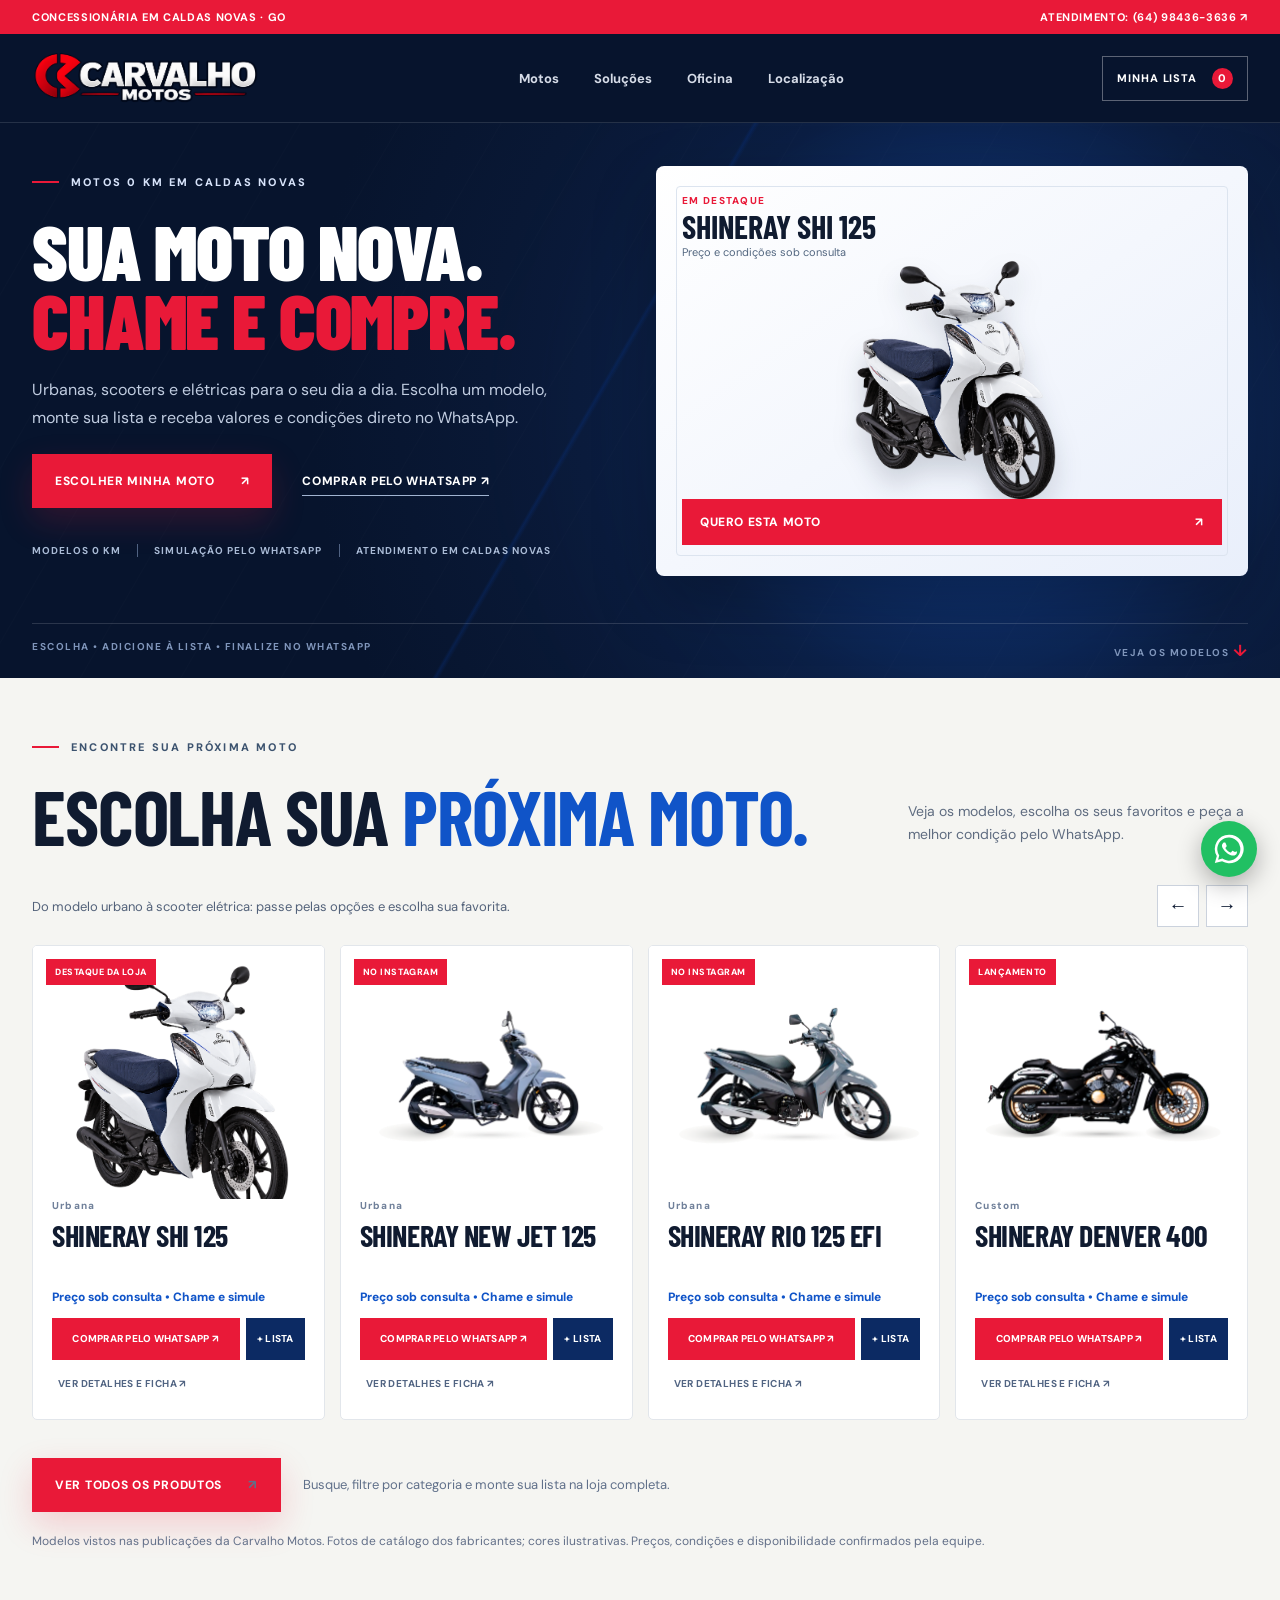
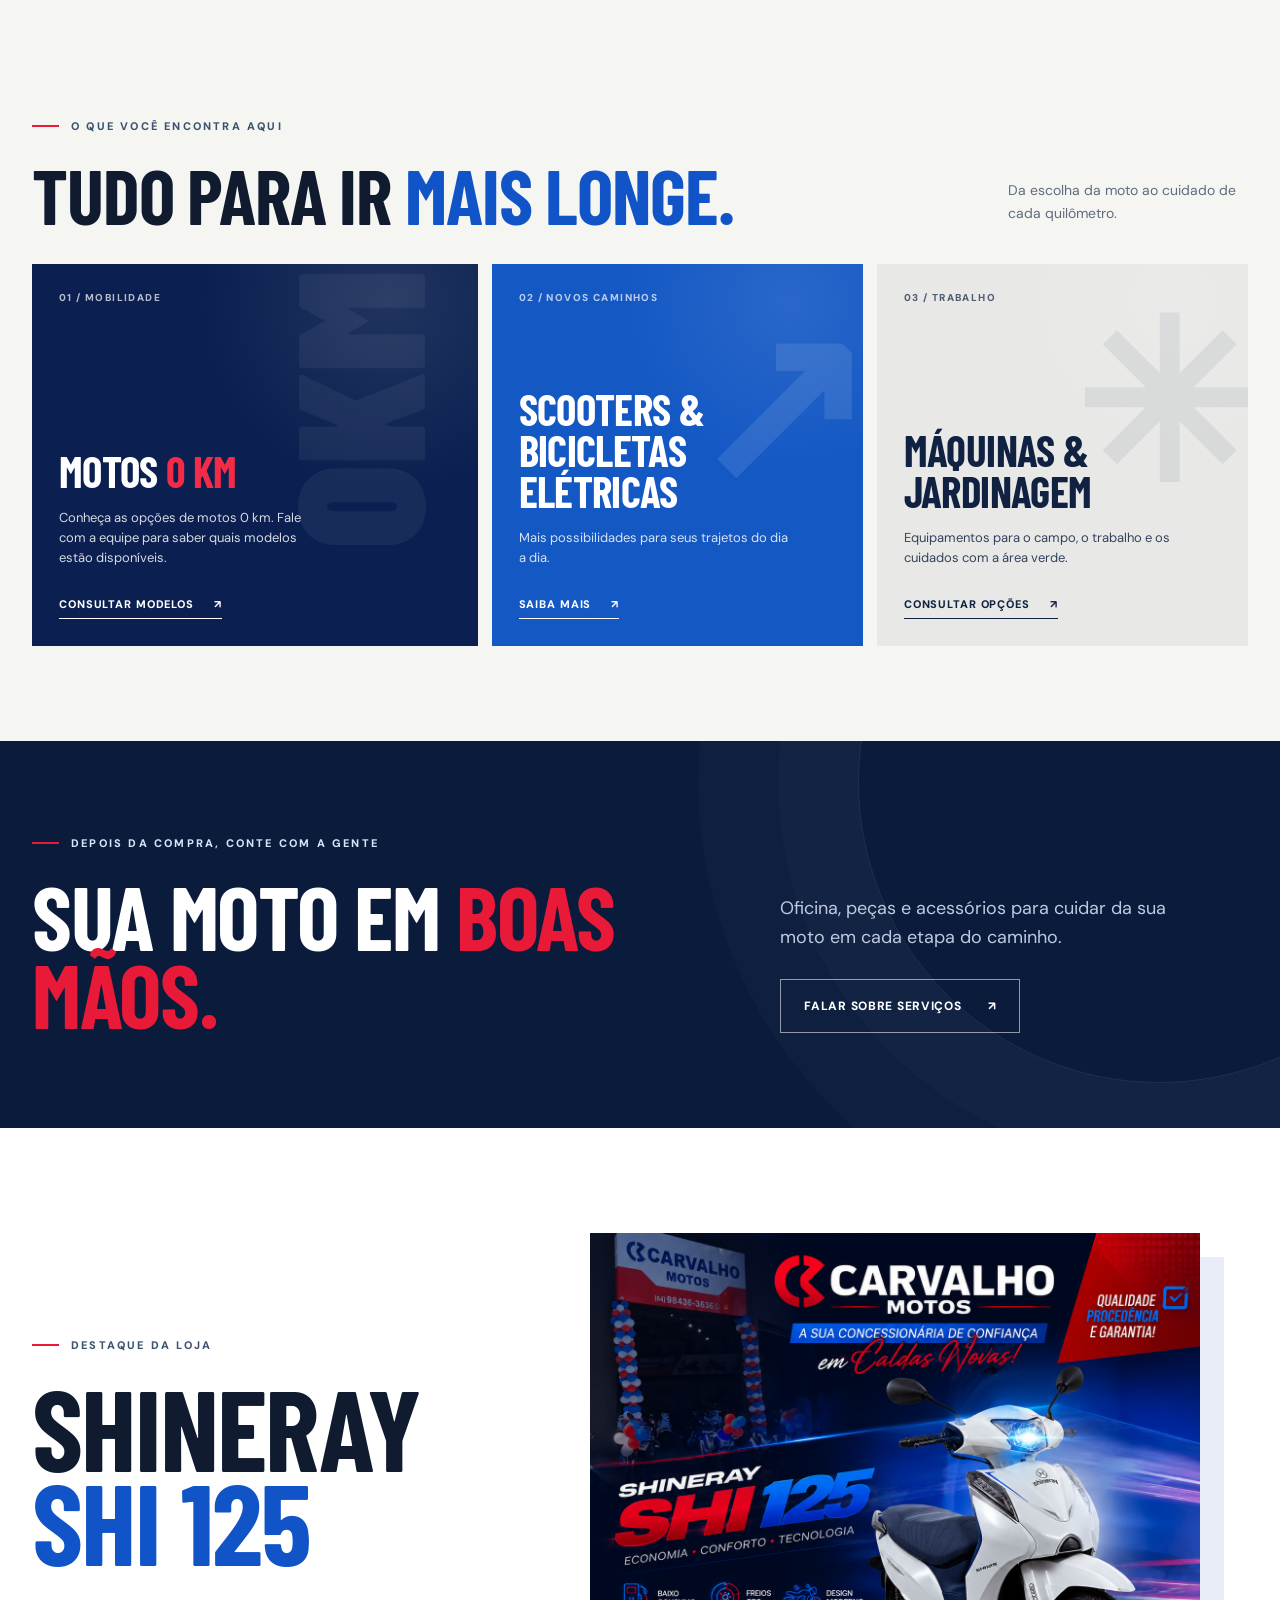
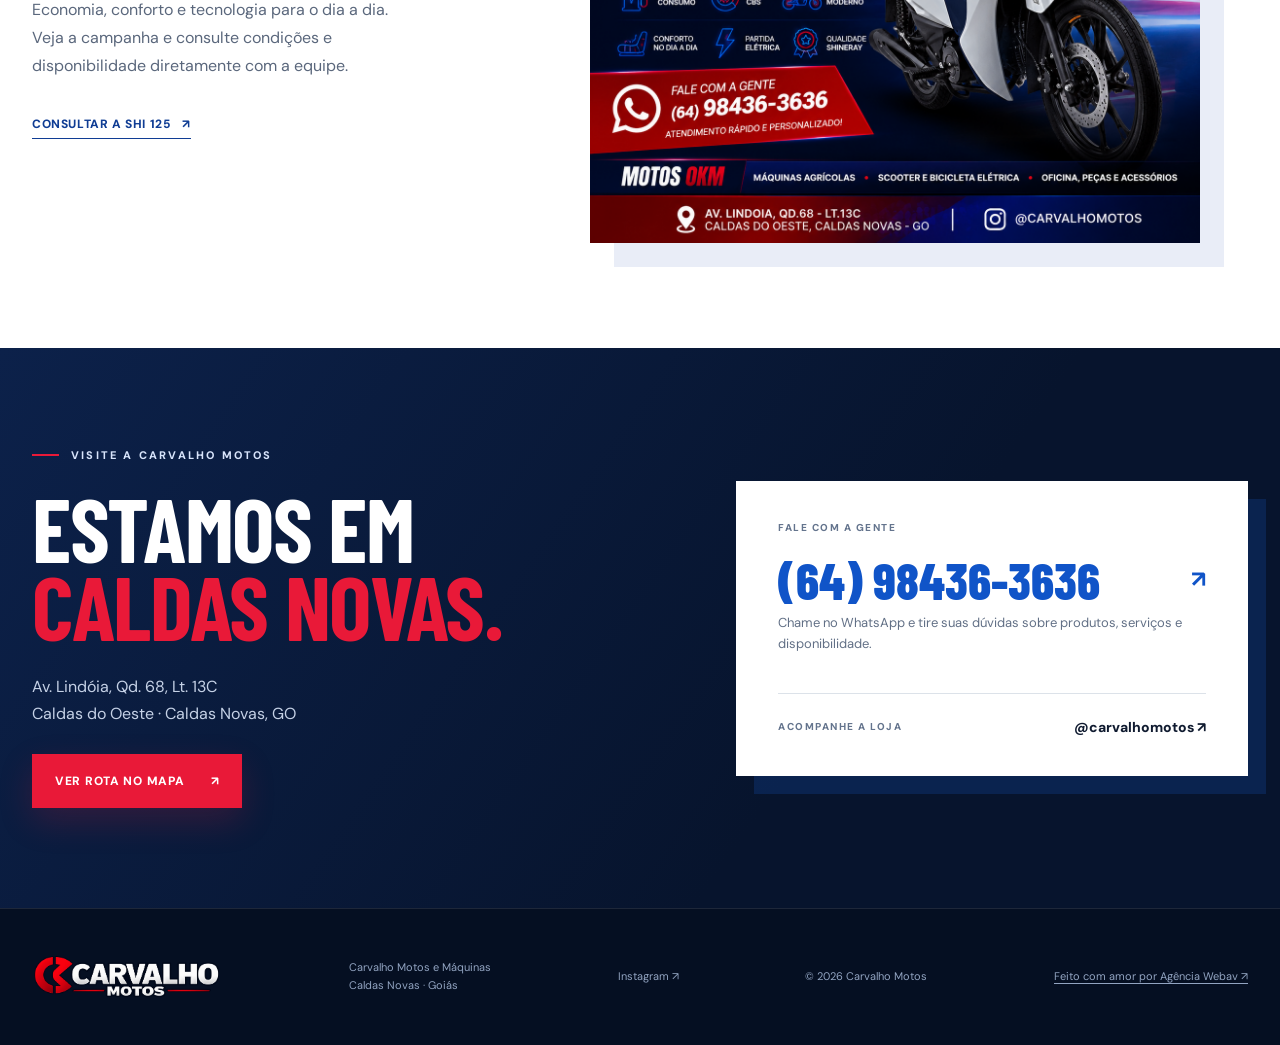
==== index.html @ edc7c701 "Refresh storefront asset versions after deploy" ====
<!doctype html>
<html lang="pt-BR">
<head>
  <meta charset="utf-8">
  <meta name="viewport" content="width=device-width, initial-scale=1">
  <meta name="theme-color" content="#07142d">
  <meta name="description" content="Carvalho Motos e Máquinas em Caldas Novas, GO. Motos 0 km, máquinas agrícolas e de jardinagem, scooters, bicicletas elétricas, peças, acessórios e oficina. Fale pelo WhatsApp.">
  <title>Carvalho Motos e Máquinas | Caldas Novas, GO</title>
  <link rel="icon" type="image/png" href="/public/favicon-carvalho-motos.png">
  <link rel="preconnect" href="https://fonts.googleapis.com">
  <link rel="preconnect" href="https://fonts.gstatic.com" crossorigin>
  <link href="https://fonts.googleapis.com/css2?family=Barlow+Condensed:wght@500;600;700;800;900&family=DM+Sans:wght@400;500;600;700&display=swap" rel="stylesheet">
  <link rel="stylesheet" href="/styles.css?v=20260924-4">
</head>
<body data-page="home">
  <a class="skip-link" href="#conteudo">Ir para o conteúdo</a>
  <div class="topline"><span>Concessionária em Caldas Novas · GO</span><a href="https://wa.me/5564984363636" target="_blank" rel="noopener noreferrer">Atendimento: (64) 98436-3636 <span aria-hidden="true">↗</span></a></div>
  <header class="header">
    <div class="shell nav-wrap">
      <a class="brand" href="#inicio" aria-label="Carvalho Motos, início"><img src="/public/logo-carvalho-motos.png" width="2172" height="724" alt="Carvalho Motos"></a>
      <nav aria-label="Navegação principal">
        <a href="/loja.html">Motos</a><a href="#produtos">Soluções</a>
        <a href="#oficina">Oficina</a>
        <a href="#localizacao">Localização</a>
      </nav>
      <button class="cart-trigger" type="button" id="open-cart" aria-label="Abrir lista de interesse">Minha lista <span id="cart-count">0</span></button>
    </div>
  </header>
  <main id="conteudo">
    <section class="hero" id="inicio" aria-labelledby="hero-title">
      <div class="hero-glow" aria-hidden="true"></div>
      <div class="shell hero-grid">
        <div class="hero-copy">
          <p class="eyebrow"><span class="eyebrow-line"></span> MOTOS 0 KM EM CALDAS NOVAS</p>
          <h1 id="hero-title">Sua moto nova.<br><em>Chame e compre.</em></h1>
          <p class="hero-description">Urbanas, scooters e elétricas para o seu dia a dia. Escolha um modelo, monte sua lista e receba valores e condições direto no WhatsApp.</p>
          <div class="hero-actions">
            <a class="button button-red" href="#catalogo">Escolher minha moto <span aria-hidden="true">↗</span></a>
            <a class="text-link" href="https://wa.me/5564984363636?text=Ol%C3%A1%21%20Quero%20comprar%20uma%20moto%20na%20Carvalho%20Motos.%20Podem%20me%20ajudar%20a%20escolher%20um%20modelo%20e%20simular%20as%20condi%C3%A7%C3%B5es%3F" target="_blank" rel="noopener noreferrer">Comprar pelo WhatsApp ↗</a>
          </div>
          <div class="hero-tags" aria-label="Destaques"><span>MODELOS 0 KM</span><span>SIMULAÇÃO PELO WHATSAPP</span><span>ATENDIMENTO EM CALDAS NOVAS</span></div>
        </div>
        <div class="hero-visual hero-product">
          <div class="hero-product-label"><span>EM DESTAQUE</span><strong>SHINERAY SHI 125</strong><small>Preço e condições sob consulta</small></div>
          <img src="/public/products/shi-125.png" alt="Shineray SHI 125 em fundo limpo" width="1024" height="611" fetchpriority="high">
          <a class="hero-product-link" href="https://wa.me/5564984363636?text=Ol%C3%A1%21%20Quero%20comprar%20a%20Shineray%20SHI%20125.%20Podem%20me%20passar%20pre%C3%A7o%2C%20cores%20e%20condi%C3%A7%C3%B5es%3F" target="_blank" rel="noopener noreferrer">Quero esta moto <span aria-hidden="true">↗</span></a>
        </div>
      </div>
      <div class="hero-bottom shell"><span>ESCOLHA • ADICIONE À LISTA • FINALIZE NO WHATSAPP</span><span>VEJA OS MODELOS <span aria-hidden="true">↓</span></span></div>
    </section>
    <section class="catalog" id="catalogo" aria-labelledby="catalog-title">
      <div class="shell">
        <div class="section-heading catalog-heading"><div><p class="eyebrow dark"><span class="eyebrow-line"></span> ENCONTRE SUA PRÓXIMA MOTO</p><h2 id="catalog-title">Escolha sua <span>próxima moto.</span></h2></div><p>Veja os modelos, escolha os seus favoritos e peça a melhor condição pelo WhatsApp.</p></div>
        <div class="carousel-toolbar"><p>Do modelo urbano à scooter elétrica: passe pelas opções e escolha sua favorita.</p><div class="carousel-controls"><button type="button" id="carousel-prev" aria-label="Ver motos anteriores">←</button><button type="button" id="carousel-next" aria-label="Ver próximas motos">→</button></div></div>
        <div class="carousel-viewport" id="carousel-viewport" aria-label="Modelos em destaque"><div class="product-grid" id="product-grid"></div></div>
        <div class="catalog-cta"><a class="button button-red" href="/loja.html">Ver todos os produtos <span aria-hidden="true">↗</span></a><span>Busque, filtre por categoria e monte sua lista na loja completa.</span></div>
        <p class="catalog-note">Modelos vistos nas publicações da Carvalho Motos. Fotos de catálogo dos fabricantes; cores ilustrativas. Preços, condições e disponibilidade confirmados pela equipe.</p>
      </div>
    </section>
    <section class="offerings" id="produtos" aria-labelledby="products-title">
      <div class="shell">
        <div class="section-heading"><div><p class="eyebrow dark"><span class="eyebrow-line"></span> O QUE VOCÊ ENCONTRA AQUI</p><h2 id="products-title">Tudo para ir <span>mais longe.</span></h2></div><p>Da escolha da moto ao cuidado de cada quilômetro.</p></div>
        <div class="offer-grid">
          <article class="offer-card primary"><span class="card-index">01 / MOBILIDADE</span><div class="card-bottom"><h3>Motos <em>0 km</em></h3><p>Conheça as opções de motos 0 km. Fale com a equipe para saber quais modelos estão disponíveis.</p><a href="https://wa.me/5564984363636?text=Ol%C3%A1%21%20Quero%20saber%20quais%20motos%200%20km%20est%C3%A3o%20dispon%C3%ADveis." target="_blank" rel="noopener noreferrer" aria-label="Consultar motos zero quilômetro pelo WhatsApp">Consultar modelos <span aria-hidden="true">↗</span></a></div><div class="card-big-number" aria-hidden="true">0KM</div></article>
          <article class="offer-card electric"><span class="card-index">02 / NOVOS CAMINHOS</span><div class="card-bottom"><h3>Scooters &amp;<br>bicicletas elétricas</h3><p>Mais possibilidades para seus trajetos do dia a dia.</p><a href="https://wa.me/5564984363636?text=Ol%C3%A1%21%20Quero%20informa%C3%A7%C3%B5es%20sobre%20scooters%20e%20bicicletas%20el%C3%A9tricas." target="_blank" rel="noopener noreferrer">Saiba mais <span aria-hidden="true">↗</span></a></div><span class="card-symbol" aria-hidden="true">↗</span></article>
          <article class="offer-card machines"><span class="card-index">03 / TRABALHO</span><div class="card-bottom"><h3>Máquinas &amp;<br>jardinagem</h3><p>Equipamentos para o campo, o trabalho e os cuidados com a área verde.</p><a href="https://wa.me/5564984363636?text=Ol%C3%A1%21%20Quero%20saber%20sobre%20m%C3%A1quinas%20agr%C3%ADcolas%20e%20de%20jardinagem." target="_blank" rel="noopener noreferrer">Consultar opções <span aria-hidden="true">↗</span></a></div><span class="card-symbol" aria-hidden="true">✳</span></article>
        </div>
      </div>
    </section>
    <section class="service" id="oficina" aria-labelledby="service-title"><div class="shell service-grid"><div><p class="eyebrow"><span class="eyebrow-line"></span> DEPOIS DA COMPRA, CONTE COM A GENTE</p><h2 id="service-title">Sua moto em <em>boas mãos.</em></h2></div><div class="service-content"><p>Oficina, peças e acessórios para cuidar da sua moto em cada etapa do caminho.</p><a class="button button-outline" href="https://wa.me/5564984363636?text=Ol%C3%A1%21%20Quero%20falar%20sobre%20oficina%2C%20pe%C3%A7as%20ou%20acess%C3%B3rios." target="_blank" rel="noopener noreferrer">Falar sobre serviços <span aria-hidden="true">↗</span></a></div></div></section>
    <section class="campaign" aria-labelledby="campaign-title"><div class="shell campaign-grid"><div><p class="eyebrow dark"><span class="eyebrow-line"></span> DESTAQUE DA LOJA</p><h2 id="campaign-title">Shineray<br><span>SHI 125</span></h2><p>Economia, conforto e tecnologia para o dia a dia. Veja a campanha e consulte condições e disponibilidade diretamente com a equipe.</p><a class="text-link dark-link" href="https://wa.me/5564984363636?text=Ol%C3%A1%21%20Quero%20saber%20mais%20sobre%20a%20Shineray%20SHI%20125." target="_blank" rel="noopener noreferrer">Consultar a SHI 125 <span aria-hidden="true">↗</span></a></div><img src="/public/carvalho-motos-campanha.png" alt="Arte da Carvalho Motos apresentando a Shineray SHI 125 branca" width="1254" height="1254" loading="lazy"></div></section>
    <section class="visit" id="localizacao" aria-labelledby="visit-title"><div class="shell visit-grid"><div><p class="eyebrow"><span class="eyebrow-line"></span> VISITE A CARVALHO MOTOS</p><h2 id="visit-title">Estamos em<br><em>Caldas Novas.</em></h2><p>Av. Lindóia, Qd. 68, Lt. 13C<br>Caldas do Oeste · Caldas Novas, GO</p><a class="button button-red" href="https://maps.app.goo.gl/dKpiV2K87zYvq1rq6" target="_blank" rel="noopener noreferrer">Ver rota no mapa <span aria-hidden="true">↗</span></a></div><div class="contact-panel"><span class="panel-label">FALE COM A GENTE</span><a class="contact-number" href="https://wa.me/5564984363636" target="_blank" rel="noopener noreferrer">(64) 98436-3636 <span aria-hidden="true">↗</span></a><p>Chame no WhatsApp e tire suas dúvidas sobre produtos, serviços e disponibilidade.</p><div class="panel-social"><span>ACOMPANHE A LOJA</span><a href="https://www.instagram.com/carvalhomotos/" target="_blank" rel="noopener noreferrer">@carvalhomotos <span aria-hidden="true">↗</span></a></div></div></div></section>
  </main>
  <footer><div class="shell footer-grid"><a href="#inicio" aria-label="Voltar ao início"><img src="/public/logo-carvalho-motos.png" width="2172" height="724" alt="Carvalho Motos"></a><p>Carvalho Motos e Máquinas<br>Caldas Novas · Goiás</p><a href="https://www.instagram.com/carvalhomotos/" target="_blank" rel="noopener noreferrer">Instagram ↗</a><span>© <span id="year">2026</span> Carvalho Motos</span><a class="footer-credit" href="https://webav.com.br/" target="_blank" rel="noopener noreferrer">Feito com amor por Agência Webav ↗</a></div></footer>
  <dialog class="product-dialog" id="product-dialog" aria-labelledby="detail-title"><div class="dialog-shell"><button type="button" class="dialog-close" data-close="product-dialog" aria-label="Fechar detalhes">×</button><div class="detail-image"><img id="detail-image" alt=""></div><div class="detail-content"><p class="eyebrow dark"><span class="eyebrow-line"></span> CARVALHO MOTOS</p><h2 id="detail-title"></h2><p id="detail-description"></p><ul id="detail-features"></ul><p class="consult-label">Valor e disponibilidade sob consulta</p><div class="detail-actions"><a class="button button-red" id="detail-buy" href="https://wa.me/5564984363636" target="_blank" rel="noopener noreferrer">Comprar pelo WhatsApp ↗</a><button class="button button-outline-dark" id="detail-add" type="button">Adicionar à lista</button><a id="detail-source" href="https://www.instagram.com/carvalhomotos/" target="_blank" rel="noopener noreferrer">Ver publicação ↗</a></div></div></div></dialog>
  <dialog class="cart-dialog" id="cart-dialog" aria-labelledby="cart-title"><div class="cart-layout"><div class="cart-head"><div><span class="panel-label">CARVALHO MOTOS</span><h2 id="cart-title">Minha lista</h2></div><button type="button" class="dialog-close" data-close="cart-dialog" aria-label="Fechar lista">×</button></div><div id="cart-items" class="cart-items"></div><div class="cart-bottom"><p>O envio da lista inicia uma conversa. A equipe confirmará valores e disponibilidade.</p><button class="button button-red cart-checkout" id="cart-checkout" type="button">Continuar para WhatsApp ↗</button></div></div></dialog>
  <dialog class="checkout-dialog" id="checkout-dialog" aria-labelledby="checkout-title"><form id="checkout-form" class="checkout-form"><button type="button" class="dialog-close" data-close="checkout-dialog" aria-label="Fechar finalização">×</button><span class="panel-label">ÚLTIMA ETAPA</span><h2 id="checkout-title">Finalizar pelo WhatsApp</h2><p>Informe seus dados para enviar os modelos de interesse à Carvalho Motos.</p><label>Seu nome <input id="customer-name" name="name" required autocomplete="name" maxlength="80"></label><label>Seu WhatsApp <input id="customer-phone" name="phone" required autocomplete="tel" inputmode="tel" maxlength="30"></label><label>Observação <textarea id="customer-note" name="note" rows="3" maxlength="300" placeholder="Cor, modelo ou dúvida (opcional)"></textarea></label><div id="checkout-summary" class="checkout-summary"></div><button class="button button-red" type="submit">Enviar solicitação ↗</button><small>Você será direcionado ao WhatsApp. Nenhum pagamento é feito neste site.</small></form></dialog>
  <a class="floating-whatsapp" href="https://wa.me/5564984363636?text=Ol%C3%A1%2C%20vim%20pelo%20site%20da%20Carvalho%20Motos." target="_blank" rel="noopener noreferrer" aria-label="Fale com a Carvalho Motos pelo WhatsApp"><svg viewBox="0 0 32 32" aria-hidden="true"><path fill="currentColor" d="M16 .8A15.1 15.1 0 0 0 3 23.5L.9 31l7.7-2A15.2 15.2 0 1 0 16 .8Zm0 27.6c-2.4 0-4.6-.7-6.6-1.9l-.5-.3-4.5 1.2 1.2-4.4-.3-.5A12.3 12.3 0 1 1 16 28.4Zm6.8-9.2c-.4-.2-2.2-1.1-2.6-1.2-.3-.1-.6-.2-.8.2-.2.4-1 1.2-1.2 1.4-.2.2-.4.3-.8.1-.4-.2-1.6-.6-3-1.9-1.1-1-1.9-2.2-2.1-2.6-.2-.4 0-.6.2-.8l.6-.7.4-.6c.1-.2 0-.5 0-.7l-1.2-2.8c-.3-.7-.6-.6-.8-.6h-.7c-.3 0-.7.1-1 .5-.4.4-1.3 1.3-1.3 3.1s1.4 3.5 1.6 3.7c.2.2 2.7 4.1 6.6 5.7 1 .4 1.8.6 2.4.8 1 .3 1.9.2 2.6.1.8-.1 2.2-1 2.5-2 .3-1 .3-1.9.2-2-.1-.2-.4-.3-.8-.5Z"/></svg></a>
  <script src="/shop.js?v=20260924-4" defer></script>
  <script>document.getElementById('year').textContent = new Date().getFullYear()</script>
</body>
</html>
---- styles.css ----
:root{--navy:#07142d;--navy-2:#0b1d41;--blue:#1054c8;--red:#e91938;--cream:#f5f5f2;--ink:#101b30;--muted:#aab5c7}*{box-sizing:border-box}html{scroll-behavior:smooth}body{margin:0;background:var(--navy);color:#fff;font-family:'DM Sans',Arial,sans-serif;-webkit-font-smoothing:antialiased}a{color:inherit;text-decoration:none}img{max-width:100%;height:auto;display:block}button,a{ -webkit-tap-highlight-color:transparent}a:focus-visible{outline:3px solid #69a5ff;outline-offset:4px}.shell{width:min(1240px,calc(100% - 64px));margin-inline:auto}.skip-link{position:absolute;left:16px;top:-60px;background:#fff;color:var(--navy);padding:12px;z-index:100}.skip-link:focus{top:12px}.topline{background:#e91938;min-height:34px;display:flex;align-items:center;justify-content:space-between;padding:4px max(32px,calc((100vw - 1240px)/2));font-size:11px;font-weight:700;letter-spacing:.06em;text-transform:uppercase}.topline a:hover{text-decoration:underline}.header{position:relative;z-index:10;background:#07142d;border-bottom:1px solid rgba(255,255,255,.12)}.nav-wrap{min-height:88px;display:flex;align-items:center;justify-content:space-between;gap:32px}.brand img{width:228px;height:auto}.header nav{display:flex;gap:35px;align-items:center}.header nav a{font-size:13px;font-weight:700;color:#d6dce8;transition:color .2s}.header nav a:hover{color:#fff}.nav-cta{display:inline-flex;align-items:center;gap:24px;border:1px solid rgba(255,255,255,.3);padding:13px 17px;font-size:12px;font-weight:700;text-transform:uppercase;letter-spacing:.05em;white-space:nowrap;transition:background .2s}.nav-cta:hover{background:var(--red);border-color:var(--red)}.hero{position:relative;overflow:hidden;background:radial-gradient(circle at 77% 49%,#123a83 0,#0b1c3d 31%,#07142d 66%)}.hero:before{content:"";position:absolute;inset:0;background:linear-gradient(120deg,transparent 47%,rgba(7,49,128,.33) 47.2%,transparent 47.5%),repeating-linear-gradient(120deg,transparent 0 85px,rgba(255,255,255,.013) 86px,transparent 87px);pointer-events:none}.hero-glow{position:absolute;width:580px;height:580px;background:#0f5dd8;opacity:.14;filter:blur(110px);right:2%;top:2%;border-radius:50%;pointer-events:none}.hero-grid{min-height:640px;display:grid;grid-template-columns:1.03fr .97fr;align-items:center;gap:32px;padding-top:62px;padding-bottom:70px;position:relative}.hero-copy{position:relative;z-index:2;padding-bottom:10px}.eyebrow{display:flex;align-items:center;gap:12px;margin:0 0 27px;font-size:11px;letter-spacing:.2em;font-weight:800;color:#d8e4fb}.eyebrow-line{display:block;width:27px;height:2px;background:var(--red);flex:none}.eyebrow.dark{color:#3c536f}.hero h1,h2,h3{font-family:'Barlow Condensed',Impact,sans-serif;text-transform:uppercase;letter-spacing:-.015em}.hero h1{font-size:clamp(66px,7.6vw,116px);font-weight:900;line-height:.83;margin:0;max-width:650px}.hero h1 em,.service h2 em,.visit h2 em{font-style:normal;color:var(--red)}.hero-description{max-width:480px;font-size:16px;line-height:1.75;color:#c0cce0;margin:31px 0}.hero-actions{display:flex;align-items:center;gap:30px;flex-wrap:wrap}.button{display:inline-flex;align-items:center;justify-content:center;gap:26px;min-height:54px;padding:15px 23px;font-size:12px;font-weight:800;text-transform:uppercase;letter-spacing:.06em;transition:transform .2s,background .2s}.button:hover{transform:translateY(-3px)}.button-red{background:var(--red);color:#fff;box-shadow:0 13px 34px rgba(233,25,56,.18)}.button-red:hover{background:#ff2b4a}.text-link{font-size:12px;font-weight:800;text-transform:uppercase;letter-spacing:.05em;border-bottom:1px solid #a1b4d1;padding:6px 0;display:inline-flex;gap:12px}.text-link:hover{color:#78a8ff}.hero-tags{display:flex;gap:0;flex-wrap:wrap;margin-top:66px}.hero-tags span{font-size:10px;letter-spacing:.11em;color:#aabbd6;padding:0 16px;border-right:1px solid #506282;font-weight:700}.hero-tags span:first-child{padding-left:0}.hero-tags span:last-child{border:0}.hero-visual{position:relative;display:flex;justify-content:center;align-items:center}.visual-frame{width:min(100%,565px);aspect-ratio:1;transform:rotate(3deg);border:1px solid rgba(255,255,255,.18);padding:9px;background:rgba(255,255,255,.08);box-shadow:0 30px 80px rgba(0,0,0,.45)}.visual-frame img{width:100%;height:100%;object-fit:cover}.visual-stamp{position:absolute;right:-20px;bottom:-20px;width:132px;height:132px;border-radius:50%;background:var(--red);display:flex;flex-direction:column;align-items:center;justify-content:center;text-align:center;transform:rotate(13deg);box-shadow:0 15px 30px rgba(0,0,0,.3)}.visual-stamp span{font-size:9px;letter-spacing:.18em;font-weight:800}.visual-stamp strong{font-family:'Barlow Condensed',sans-serif;font-size:28px;line-height:.9;margin:5px 0}.hero-bottom{position:relative;display:flex;justify-content:space-between;border-top:1px solid rgba(255,255,255,.14);padding-top:16px;padding-bottom:17px;font-size:10px;letter-spacing:.15em;font-weight:700;color:#8096bb}.hero-bottom span span{color:var(--red);font-size:16px}.offerings{background:var(--cream);color:var(--ink);padding:100px 0 115px}.section-heading{display:flex;align-items:end;justify-content:space-between;gap:30px;margin-bottom:35px}.section-heading h2,.campaign h2{font-size:clamp(55px,6vw,83px);line-height:.9;margin:0}.section-heading h2 span{color:var(--blue)}.section-heading>p{color:#5f6c80;font-size:14px;line-height:1.6;max-width:240px;margin:0 0 5px}.offer-grid{display:grid;grid-template-columns:1.2fr 1fr 1fr;gap:14px}.offer-card{min-height:382px;padding:27px;position:relative;overflow:hidden;display:flex;flex-direction:column;justify-content:space-between;isolation:isolate}.offer-card:before{content:"";position:absolute;inset:0;z-index:-1;background:radial-gradient(circle at 80% 10%,rgba(255,255,255,.09),transparent 38%)}.offer-card.primary{background:#0b2050;color:#fff}.offer-card.electric{background:#1458c4;color:#fff}.offer-card.machines{background:#e8e9e6;color:#102141}.card-index{font-size:10px;font-weight:800;letter-spacing:.14em;opacity:.7}.offer-card h3{font-size:43px;line-height:.95;margin:0 0 16px;position:relative}.offer-card h3 em{font-style:normal;color:#f22b47}.offer-card p{font-size:13px;line-height:1.55;max-width:270px;opacity:.83;margin:0 0 24px;position:relative}.offer-card a{font-size:11px;letter-spacing:.08em;text-transform:uppercase;font-weight:800;padding-bottom:7px;border-bottom:1px solid currentColor;display:inline-flex;gap:20px;position:relative}.offer-card a:hover{opacity:.7}.card-big-number{position:absolute;right:-14px;top:55px;font-family:'Barlow Condensed',sans-serif;font-size:180px;font-weight:900;line-height:1;color:rgba(255,255,255,.055);transform:rotate(-90deg)}.card-symbol{position:absolute;right:-9px;top:20px;font-family:'Barlow Condensed',sans-serif;font-size:220px;font-weight:900;line-height:1;color:rgba(255,255,255,.1)}.machines .card-symbol{color:rgba(16,33,65,.07)}.service{padding:95px 0;background:#0a1b3c;position:relative;overflow:hidden}.service:after{content:"";position:absolute;right:-180px;top:-260px;width:600px;height:600px;border:1px solid rgba(255,255,255,.09);border-radius:50%;box-shadow:0 0 0 80px rgba(255,255,255,.02),0 0 0 160px rgba(255,255,255,.015)}.service-grid{display:grid;grid-template-columns:1fr .7fr;gap:80px;align-items:end;position:relative;z-index:1}.service h2,.visit h2{font-size:clamp(60px,7vw,98px);line-height:.87;margin:0}.service-content p{font-size:18px;line-height:1.65;color:#bfcae0;max-width:390px;margin:0 0 26px}.button-outline{border:1px solid rgba(255,255,255,.55)}.button-outline:hover{background:#fff;color:var(--navy)}.campaign{background:#fff;color:var(--ink);padding:105px 0}.campaign-grid{display:grid;grid-template-columns:.72fr 1fr;align-items:center;gap:85px}.campaign h2{font-size:clamp(74px,9vw,135px);line-height:.82}.campaign h2 span{color:var(--blue)}.campaign p:not(.eyebrow){max-width:390px;color:#5a677c;font-size:16px;line-height:1.75;margin:28px 0 30px}.campaign img{width:100%;max-width:610px;box-shadow:24px 24px 0 #e9edf7}.dark-link{color:#103d94;border-color:#103d94}.visit{background:linear-gradient(125deg,#0c214a,#07142d 65%);padding:100px 0}.visit-grid{display:grid;grid-template-columns:1fr .82fr;gap:80px;align-items:center}.visit h2{margin-bottom:28px}.visit p:not(.eyebrow){color:#c5d1e6;font-size:16px;line-height:1.7;margin:0 0 27px}.contact-panel{background:#fff;color:var(--ink);padding:40px 42px;box-shadow:18px 18px 0 rgba(22,81,179,.25)}.panel-label,.panel-social>span{display:block;font-size:10px;letter-spacing:.15em;font-weight:800;color:#64748d}.contact-number{display:flex;justify-content:space-between;gap:10px;align-items:center;font-family:'Barlow Condensed',sans-serif;font-size:clamp(40px,4vw,58px);font-weight:800;color:var(--blue);margin:20px 0 8px;line-height:1}.contact-number span{font-family:'DM Sans',sans-serif;font-size:23px}.contact-panel p{color:#627086!important;font-size:13px!important;line-height:1.6!important;margin-bottom:38px!important}.panel-social{display:flex;justify-content:space-between;align-items:center;gap:15px;border-top:1px solid #dce2e9;padding-top:24px}.panel-social a{font-size:14px;font-weight:800;color:var(--ink)}.panel-social a:hover{color:var(--blue)}footer{background:#050f22;border-top:1px solid rgba(255,255,255,.1);padding:36px 0}.footer-grid{display:flex;align-items:center;justify-content:space-between;gap:25px}.footer-grid p,.footer-grid span,.footer-grid>a:not(:first-child){font-size:11px;color:#92a4c1;line-height:1.6}.footer-grid>a:not(:first-child):hover{color:#fff}.floating-whatsapp{position:fixed;z-index:20;right:23px;bottom:23px;width:56px;height:56px;border-radius:50%;display:grid;place-items:center;background:#21c063;color:#fff;box-shadow:0 8px 24px rgba(0,0,0,.3);transition:transform .2s}.floating-whatsapp:hover{transform:translateY(-4px)}.floating-whatsapp svg{width:30px;height:30px}@media(max-width:1050px){.nav-wrap{gap:15px}.brand img{width:190px}.header nav{gap:18px}.hero-grid{min-height:560px}.hero h1{font-size:75px}.visual-stamp{right:-10px}.offer-card{padding:22px}.offer-card h3{font-size:37px}.service-grid,.visit-grid{gap:45px}.campaign-grid{gap:55px}}@media(max-width:760px){.shell{width:min(100% - 36px,570px)}.topline{padding:7px 18px;font-size:9px;gap:12px}.topline span{max-width:52%}.topline a{text-align:right}.nav-wrap{min-height:78px;flex-wrap:wrap;justify-content:space-between;gap:8px;padding:11px 0}.brand img{width:176px}.header nav{order:3;width:100%;justify-content:space-between;padding:8px 0 3px}.header nav a{font-size:12px}.nav-cta{font-size:0;padding:9px 11px;gap:0}.nav-cta span{font-size:17px}.hero-grid{display:flex;flex-direction:column;align-items:stretch;gap:42px;padding-top:60px;padding-bottom:58px}.hero h1{font-size:clamp(67px,14vw,95px);max-width:570px}.hero-description{font-size:15px;margin:26px 0}.hero-tags{margin-top:40px}.hero-visual{max-width:520px;width:calc(100% - 14px);margin:auto}.visual-stamp{width:100px;height:100px;right:-15px;bottom:-25px}.visual-stamp strong{font-size:22px}.hero-bottom{font-size:8px}.offerings,.campaign,.visit{padding:75px 0}.section-heading{display:block}.section-heading h2{font-size:65px}.section-heading>p{margin:18px 0 0}.offer-grid{grid-template-columns:1fr;gap:12px}.offer-card{min-height:300px}.offer-card h3{font-size:46px}.offer-card p{max-width:360px}.service{padding:75px 0}.service-grid,.campaign-grid,.visit-grid{grid-template-columns:1fr;gap:38px}.service h2,.visit h2{font-size:75px}.service-content p{font-size:16px}.campaign h2{font-size:105px}.campaign img{max-width:480px;width:calc(100% - 20px);box-shadow:18px 18px 0 #e9edf7}.contact-panel{padding:30px}.footer-grid{display:grid;grid-template-columns:1fr 1fr;gap:25px}.footer-grid img{width:160px;height:auto}}@media(max-width:400px){.hero h1{font-size:63px}.hero-actions{align-items:flex-start;flex-direction:column;gap:20px}.hero-tags span{font-size:8px;padding:0 9px}.section-heading h2{font-size:58px}.service h2,.visit h2{font-size:68px}.contact-number{font-size:39px}.panel-social{align-items:flex-start;flex-direction:column}.visual-stamp{width:83px;height:83px}.visual-stamp strong{font-size:18px}.visual-stamp span{font-size:7px}}

.footer-grid > a:first-child{display:block;width:190px;flex:0 0 190px}.footer-grid > a:first-child img{display:block;width:100%;height:auto;object-fit:contain}.campaign-grid > img{height:auto;aspect-ratio:1;object-fit:contain}
@media(max-width:760px){.footer-grid > a:first-child{width:160px;flex-basis:auto}}
/* Catálogo e jornada pelo WhatsApp */
.sr-only{position:absolute;width:1px;height:1px;padding:0;margin:-1px;overflow:hidden;clip:rect(0,0,0,0);white-space:nowrap;border:0}
.cart-trigger{display:inline-flex;align-items:center;gap:15px;border:1px solid rgba(255,255,255,.34);background:transparent;color:#fff;padding:11px 14px;font:800 11px 'DM Sans',sans-serif;text-transform:uppercase;letter-spacing:.08em;white-space:nowrap;cursor:pointer}.cart-trigger:hover{background:var(--red);border-color:var(--red)}.cart-trigger span{display:grid;place-items:center;min-width:21px;height:21px;border-radius:50%;background:var(--red);font-size:11px}.cart-trigger:hover span{background:#fff;color:var(--red)}
.catalog{background:#f5f5f2;color:var(--ink);padding:0 0 110px}.catalog-heading{padding-top:5px}.catalog-heading>p{max-width:340px}.catalog-tools{display:flex;justify-content:space-between;gap:20px;align-items:center;margin-bottom:22px}.catalog-filters{display:flex;gap:8px;flex-wrap:wrap}.filter{border:1px solid #cbd2dd;background:#fff;color:#40516b;padding:11px 20px;font:800 11px 'DM Sans',sans-serif;letter-spacing:.06em;text-transform:uppercase;cursor:pointer}.filter.active,.filter:hover{background:var(--navy);border-color:var(--navy);color:#fff}.catalog-search input{width:260px;max-width:100%;border:1px solid #cbd2dd;border-radius:0;padding:12px 15px;background:#fff;font:500 13px 'DM Sans',sans-serif;color:var(--ink)}.catalog-search input:focus{outline:2px solid var(--blue);outline-offset:2px}.product-grid{display:grid;grid-template-columns:repeat(4,minmax(0,1fr));gap:15px}.product-card{background:#fff;border:1px solid #e2e6eb;display:flex;flex-direction:column;min-width:0;transition:box-shadow .2s,transform .2s}.product-card:hover{box-shadow:0 17px 38px rgba(13,31,67,.12);transform:translateY(-3px)}.product-photo{position:relative;display:grid;place-items:center;aspect-ratio:1.08;background:#fff;border:0;padding:18px;width:100%;cursor:pointer;overflow:hidden}.product-photo img{width:100%;height:100%;object-fit:contain;transition:transform .25s}.product-photo:hover img{transform:scale(1.045)}.product-badge{position:absolute;z-index:1;top:13px;left:13px;background:#e91938;color:#fff;padding:7px 9px;font:800 9px 'DM Sans',sans-serif;text-transform:uppercase;letter-spacing:.06em}.product-info{padding:0 19px 19px;display:flex;flex-direction:column;flex:1}.product-type{font-size:10px;color:#70809a;letter-spacing:.12em;font-weight:800;margin:0 0 8px}.product-info h3{font-size:30px;line-height:1;margin:0 0 9px}.product-price{font-size:12px;color:var(--blue);font-weight:800;margin:0 0 19px}.product-actions{display:flex;gap:7px;margin-top:auto}.product-actions button{min-height:40px;cursor:pointer;font:800 10px 'DM Sans',sans-serif;text-transform:uppercase;letter-spacing:.03em}.product-detail-button{flex:1;background:#fff;border:1px solid #c5cdd9;color:#182b4d}.product-detail-button:hover{border-color:var(--blue);color:var(--blue)}.product-add-button{flex:1.15;background:#0c2a63;border:1px solid #0c2a63;color:#fff}.product-add-button:hover{background:var(--blue);border-color:var(--blue)}.catalog-note{font-size:12px;line-height:1.6;color:#637089;margin:20px 0 0}.no-results{grid-column:1/-1;padding:50px 20px;text-align:center;background:#fff;color:#53627a}
dialog{border:0;padding:0;color:var(--ink);box-shadow:0 35px 90px rgba(0,0,0,.35)}dialog::backdrop{background:rgba(3,12,29,.77)}.dialog-close{border:0;background:transparent;color:#172743;font-size:30px;line-height:1;cursor:pointer;padding:0 7px}.dialog-close:hover{color:var(--red)}.product-dialog{width:min(890px,calc(100vw - 28px));max-height:min(90vh,900px)}.dialog-shell{display:grid;grid-template-columns:1fr 1fr;position:relative}.dialog-shell>.dialog-close{position:absolute;top:15px;right:15px;z-index:2}.detail-image{display:grid;place-items:center;background:#f7f8fa;padding:25px;min-height:420px}.detail-image img{width:100%;height:100%;max-height:390px;object-fit:contain}.detail-content{padding:55px 45px 40px;display:flex;flex-direction:column;align-items:flex-start}.detail-content h2{font-size:59px;line-height:.9;margin:0 0 18px}.detail-content>p:not(.eyebrow):not(.consult-label){font-size:14px;line-height:1.65;color:#586780;margin:0 0 20px}.detail-content ul{list-style:none;padding:0;margin:0 0 22px;display:flex;gap:6px;flex-wrap:wrap}.detail-content li{padding:7px 9px;background:#edf1f7;color:#334765;font-size:11px;font-weight:700}.consult-label{font-size:14px;color:var(--blue);font-weight:800;margin:0 0 20px}.detail-actions{display:flex;align-items:center;gap:16px;flex-wrap:wrap;margin-top:auto}.detail-actions a{font-size:12px;color:var(--blue);font-weight:800}.cart-dialog{position:fixed;margin:0 0 0 auto;inset:0 0 0 auto;max-height:100vh;height:100vh;width:min(440px,100vw);max-width:100vw}.cart-layout{display:flex;flex-direction:column;height:100%}.cart-head{padding:24px;display:flex;align-items:flex-start;justify-content:space-between;border-bottom:1px solid #e1e5eb}.cart-head h2{font-size:44px;margin:5px 0 0;line-height:1}.cart-items{flex:1;overflow:auto;padding:15px 20px}.empty-cart{display:grid;place-content:center;text-align:center;height:100%;color:#576780}.empty-cart strong{color:var(--ink)}.cart-item{display:grid;grid-template-columns:100px 1fr;gap:12px;border-bottom:1px solid #e8ecf0;padding:17px 0}.cart-item img{width:100px;height:85px;object-fit:contain;background:#f7f8fa}.cart-item strong{display:block;font-size:14px}.cart-item span{display:block;font-size:11px;color:#63738b;margin-top:4px}.quantity-controls{display:flex;align-items:center;gap:8px;margin-top:10px}.quantity-controls button{border:1px solid #ccd4df;background:#fff;min-width:25px;height:25px;cursor:pointer}.quantity-controls>span{margin:0;color:var(--ink);font-weight:700}.quantity-controls .remove-item{margin-left:auto;width:auto;border:0;color:#c83247;text-decoration:underline;font-size:11px}.cart-bottom{padding:20px;border-top:1px solid #e1e5eb}.cart-bottom p{font-size:12px;color:#66758b;line-height:1.5;margin:0 0 12px}.cart-checkout{width:100%;border:0;cursor:pointer}.cart-checkout:disabled{background:#acb5c4;box-shadow:none;cursor:not-allowed;transform:none}.checkout-dialog{width:min(550px,calc(100vw - 26px));max-height:92vh}.checkout-form{padding:36px 40px;display:flex;flex-direction:column;gap:15px}.checkout-form>.dialog-close{position:absolute;right:15px;top:15px}.checkout-form h2{font-size:51px;line-height:.9;margin:0}.checkout-form>p{font-size:13px;line-height:1.6;color:#617089;margin:0}.checkout-form label{display:flex;flex-direction:column;gap:6px;font-size:12px;font-weight:800;color:#263854}.checkout-form input,.checkout-form textarea{font:500 14px 'DM Sans',sans-serif;padding:11px 12px;border:1px solid #c8d1dc;border-radius:0;width:100%;color:var(--ink)}.checkout-form input:focus,.checkout-form textarea:focus{outline:2px solid var(--blue);outline-offset:1px}.checkout-summary{border-top:1px solid #dce1e8;border-bottom:1px solid #dce1e8;padding:10px 0}.checkout-summary div{display:flex;justify-content:space-between;gap:10px;font-size:12px;padding:5px 0}.checkout-summary div span:last-child{color:#63738b}.checkout-form>.button{border:0;cursor:pointer}.checkout-form small{font-size:11px;color:#65738a;line-height:1.4}
@media(max-width:1050px){.product-grid{grid-template-columns:repeat(2,minmax(0,1fr))}.product-photo{aspect-ratio:1.4}}@media(max-width:760px){.cart-trigger{font-size:0;padding:8px;gap:5px}.cart-trigger:before{content:'▤';font-size:19px}.cart-trigger span{font-size:10px}.catalog{padding-bottom:75px}.catalog-tools{align-items:stretch;flex-direction:column}.catalog-search input{width:100%}.product-grid{grid-template-columns:repeat(2,minmax(0,1fr));gap:10px}.product-photo{aspect-ratio:1;padding:8px}.product-info{padding:0 11px 12px}.product-info h3{font-size:24px}.product-actions{flex-direction:column}.product-actions button{width:100%}.dialog-shell{grid-template-columns:1fr}.detail-image{min-height:240px;padding:12px}.detail-image img{height:220px}.detail-content{padding:25px}.detail-content h2{font-size:46px}.product-dialog{overflow:auto}.checkout-form{padding:30px 23px}.checkout-form h2{font-size:43px}}@media(max-width:400px){.product-info h3{font-size:21px}.product-type{font-size:8px}.product-price{font-size:10px}.filter{padding:9px 11px;font-size:10px}}

/* Vitrine de compra */
.hero-grid{min-height:500px;grid-template-columns:1fr 1fr;padding-top:38px;padding-bottom:42px}
.hero h1{font-size:clamp(58px,6vw,88px);line-height:.9}
.hero-description{margin:22px 0;max-width:520px}
.hero-tags{margin-top:36px}
.hero-product{display:flex;flex-direction:column;align-items:stretch;justify-content:center;min-height:410px;padding:22px 26px 25px;background:linear-gradient(145deg,#fff,#e9effb);color:var(--ink);border-radius:8px;box-shadow:0 25px 65px rgba(0,0,0,.24)}
.hero-product:before{content:"";position:absolute;inset:20px;border:1px solid #dce4ef;border-radius:4px;pointer-events:none}
.hero-product-label{position:relative;z-index:1;display:flex;flex-direction:column;gap:3px;align-self:flex-start}
.hero-product-label span{font-size:10px;letter-spacing:.13em;font-weight:800;color:var(--red)}
.hero-product-label strong{font-family:'Barlow Condensed',Impact,sans-serif;font-size:32px;line-height:1}
.hero-product-label small{font-size:11px;color:#536780}
.hero-product>img{position:relative;width:100%;height:240px;object-fit:contain;margin:0 auto;filter:drop-shadow(0 15px 13px rgba(10,25,50,.17))}
.hero-product-link{position:relative;z-index:1;display:flex;justify-content:space-between;align-items:center;background:var(--red);color:#fff;padding:15px 18px;font-size:12px;font-weight:800;text-transform:uppercase;letter-spacing:.05em}
.hero-product-link:hover{background:#c90f30}
.catalog{padding:62px 0 88px}
.catalog-heading{padding-top:0}
.product-card{border-radius:5px;overflow:hidden}
.product-photo{aspect-ratio:1.15}
.product-info h3{min-height:2em}
.product-price{margin-bottom:13px}
.product-actions{align-items:stretch;gap:6px}
.product-buy-button{display:flex;flex:1;align-items:center;justify-content:center;text-align:center;min-height:42px;background:var(--red);color:#fff;font-size:10px;font-weight:800;line-height:1.2;text-transform:uppercase;letter-spacing:.025em;padding:8px}
.product-buy-button:hover{background:#c90f30}
.product-add-button{flex:0 0 auto;padding:0 10px;min-width:56px}
.product-detail-button{width:100%;min-height:32px;margin-top:8px;border:0;background:transparent;color:#516482;font:700 10px 'DM Sans',sans-serif;text-align:left;text-transform:uppercase;letter-spacing:.04em;cursor:pointer}
.product-detail-button:hover{color:var(--blue)}
.detail-actions .button-red{color:#fff;font-size:11px}
.button-outline-dark{border:1px solid #b5c0d0;background:#fff;color:#17345f;cursor:pointer}
.button-outline-dark:hover{border-color:#17345f}
.footer-grid{flex-wrap:wrap}
.footer-credit{font-size:11px;color:#c6d7f1;text-decoration:underline;text-underline-offset:3px}
.offerings{padding:80px 0 95px}
@media(max-width:1050px){.hero-grid{min-height:470px}.hero h1{font-size:clamp(58px,6.5vw,77px)}.hero-product>img{height:220px}}
@media(max-width:760px){.hero-grid{gap:25px;padding-top:40px;padding-bottom:38px}.hero h1{font-size:clamp(56px,12vw,76px)}.hero-tags{margin-top:24px}.hero-product{min-height:330px;width:100%;padding:20px}.hero-product>img{height:180px}.catalog{padding:58px 0 75px}.product-info h3{min-height:0}.product-actions{flex-direction:column}.product-add-button{min-height:35px}.product-buy-button{min-height:45px}.product-detail-button{text-align:center}.footer-grid{grid-template-columns:1fr 1fr}.footer-credit{grid-column:1/-1}}
@media(max-width:400px){.hero-product>img{height:160px}.product-buy-button{font-size:9px}}

/* Carrossel da página inicial e loja completa */
.carousel-toolbar{display:flex;justify-content:space-between;align-items:center;gap:20px;margin:0 0 18px}.carousel-toolbar p{font-size:13px;color:#53627a;margin:0}.carousel-controls{display:flex;gap:7px}.carousel-controls button,.pagination button{display:grid;place-items:center;min-width:42px;height:42px;border:1px solid #cbd2dd;background:#fff;color:var(--navy);font-size:19px;cursor:pointer}.carousel-controls button:hover,.pagination button:hover:not(:disabled),.pagination button.active{background:var(--navy);color:#fff;border-color:var(--navy)}.carousel-viewport{overflow-x:auto;scroll-snap-type:x mandatory;scrollbar-width:thin;scrollbar-color:#bac7d9 transparent;padding-bottom:12px}.catalog .product-grid{display:flex;gap:15px}.catalog .product-card{flex:0 0 calc((100% - 45px)/4);scroll-snap-align:start}.catalog-cta{display:flex;align-items:center;gap:22px;flex-wrap:wrap;margin:26px 0 0}.catalog-cta span{font-size:13px;color:#60708a}.store-hero{background:linear-gradient(120deg,#07142d,#102b60);padding:54px 0 58px}.store-back{display:inline-block;color:#9eb7df;font-size:12px;font-weight:700;margin-bottom:38px}.store-back:hover{color:#fff}.store-hero .eyebrow{margin-bottom:14px}.store-hero h1{font:900 clamp(54px,6vw,84px)/.9 'Barlow Condensed',Impact,sans-serif;text-transform:uppercase;margin:0}.store-hero h1 em{font-style:normal;color:var(--red)}.store-hero p:last-child{max-width:620px;color:#c3d1e7;font-size:15px;line-height:1.6;margin:20px 0 0}.store-section{background:#f5f5f2;color:var(--ink);padding:48px 0 85px;min-height:550px}.store-layout{display:grid;grid-template-columns:220px minmax(0,1fr);gap:34px}.store-sidebar{align-self:start;background:#fff;border:1px solid #e2e6eb;padding:22px}.store-sidebar h2{font-size:30px;line-height:1;margin:0 0 20px}.store-categories{display:flex;flex-direction:column;gap:7px}.store-categories .filter{text-align:left;width:100%;padding:12px 13px;letter-spacing:0}.store-help{margin-top:28px;border-top:1px solid #e0e5ed;padding-top:20px}.store-help strong{font-size:14px}.store-help p{color:#66758d;font-size:12px;line-height:1.5}.store-help a{color:var(--blue);font-size:11px;font-weight:800;text-transform:uppercase}.store-toolbar{display:flex;align-items:end;justify-content:space-between;gap:20px;margin-bottom:20px}.store-toolbar h2{font-size:43px;line-height:1;margin:0}.store-toolbar p{font-size:12px;color:#64758f;margin:6px 0 0}.store-inputs{display:flex;gap:8px}.store-inputs .catalog-search input{width:260px}.sort-label select{height:43px;border:1px solid #cbd2dd;background:#fff;color:#273b59;padding:0 12px;font:700 12px 'DM Sans',sans-serif;cursor:pointer}.store-main .product-grid{grid-template-columns:repeat(3,minmax(0,1fr))}.pagination{display:flex;justify-content:center;gap:7px;margin:28px 0 0}.pagination button{font-size:14px;font-weight:800}.pagination button:disabled{opacity:.4;cursor:not-allowed}.store-main .catalog-note{margin-top:28px}
@media(max-width:1050px){.catalog .product-card{flex-basis:calc((100% - 15px)/2)}.store-layout{grid-template-columns:180px minmax(0,1fr);gap:20px}.store-main .product-grid{grid-template-columns:repeat(2,minmax(0,1fr))}.store-toolbar{align-items:start;flex-direction:column}.store-inputs{width:100%}.store-inputs .catalog-search{flex:1}.store-inputs .catalog-search input{width:100%}}
@media(max-width:760px){.carousel-toolbar{align-items:flex-start}.carousel-toolbar p{max-width:240px}.carousel-controls button{min-width:36px;height:36px}.catalog .product-card{flex-basis:calc((100% - 10px)/2)}.catalog .product-grid{gap:10px}.catalog-cta{align-items:stretch;flex-direction:column;gap:12px}.catalog-cta .button{align-self:flex-start}.store-hero{padding:38px 0 43px}.store-back{margin-bottom:30px}.store-hero h1{font-size:57px}.store-layout{display:block}.store-sidebar{margin-bottom:27px;padding:18px}.store-sidebar h2{font-size:26px;margin-bottom:13px}.store-categories{flex-direction:row;overflow-x:auto;padding-bottom:5px}.store-categories .filter{width:auto;flex:none;white-space:nowrap}.store-help{display:none}.store-inputs{flex-direction:column}.store-main .product-grid{grid-template-columns:repeat(2,minmax(0,1fr))}.sort-label select{width:100%}}
@media(max-width:400px){.catalog .product-card{flex-basis:78%}.store-hero h1{font-size:49px}.store-toolbar h2{font-size:37px}}
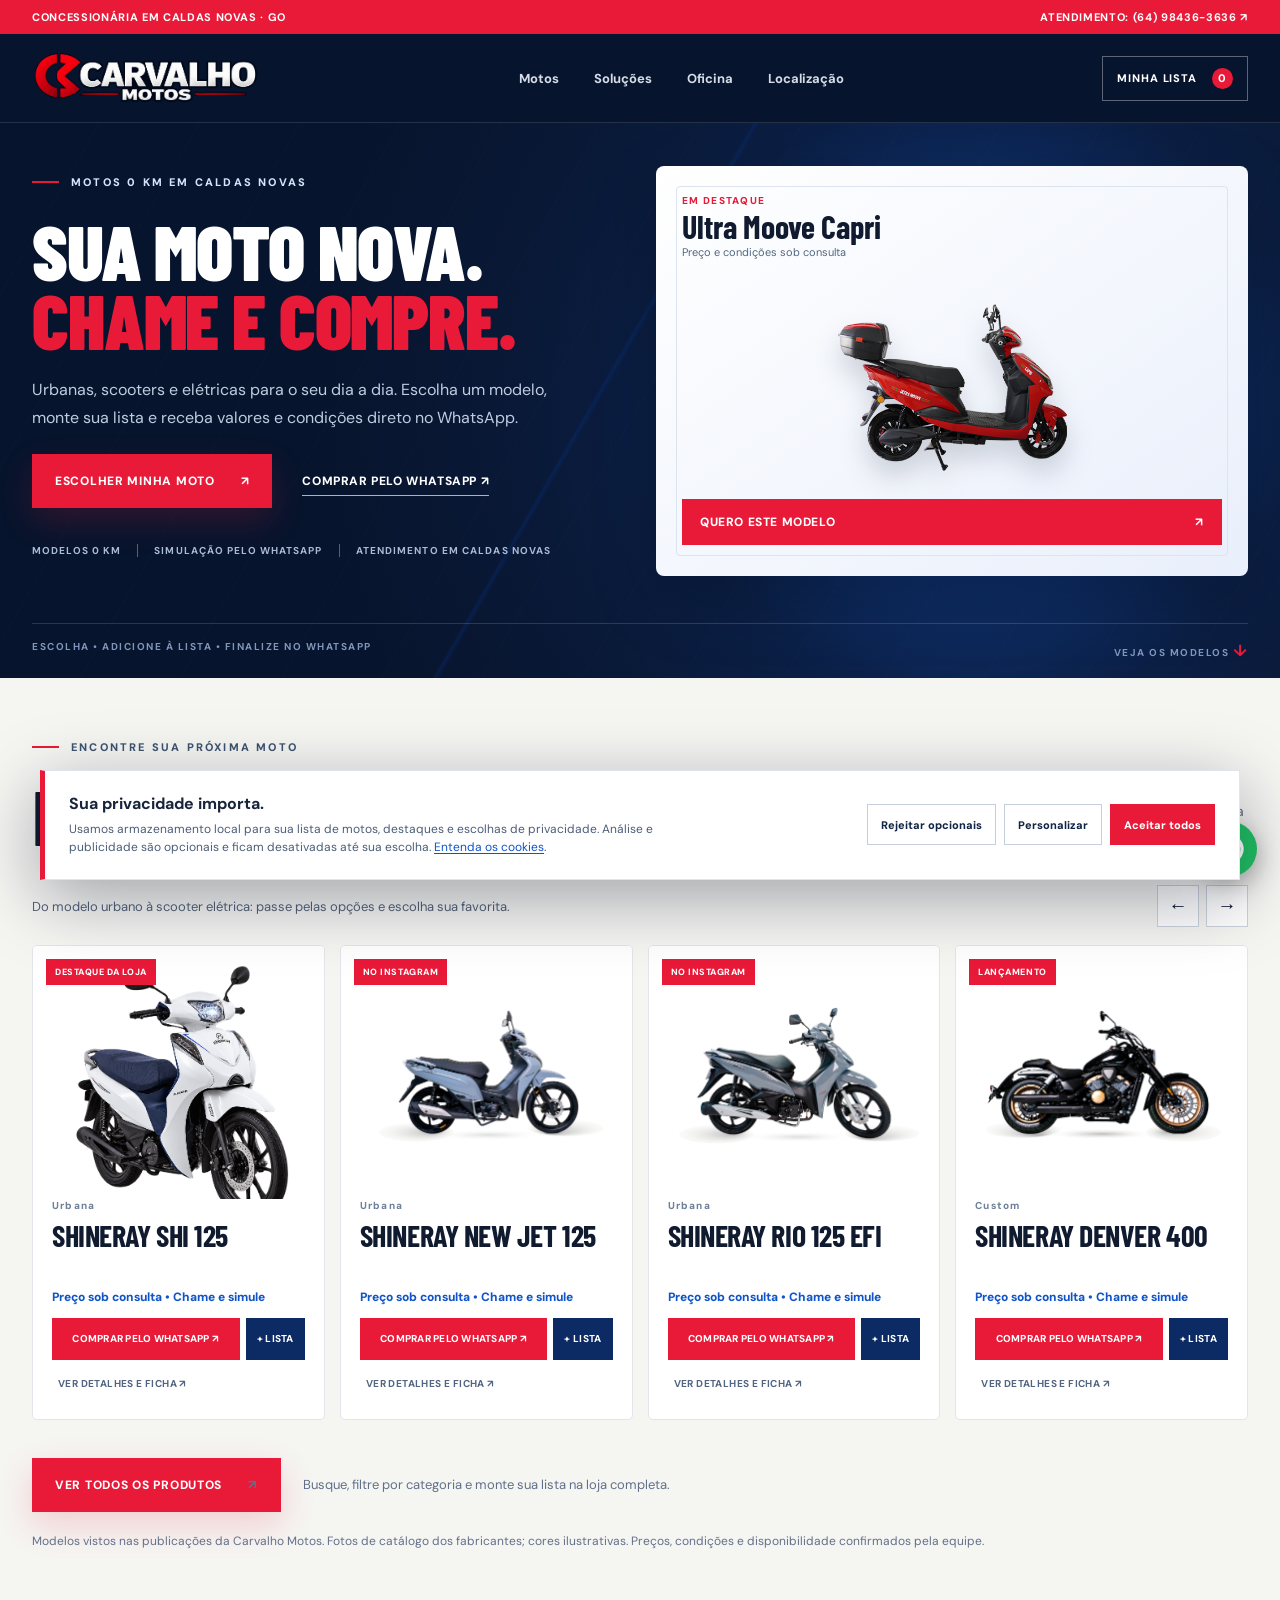
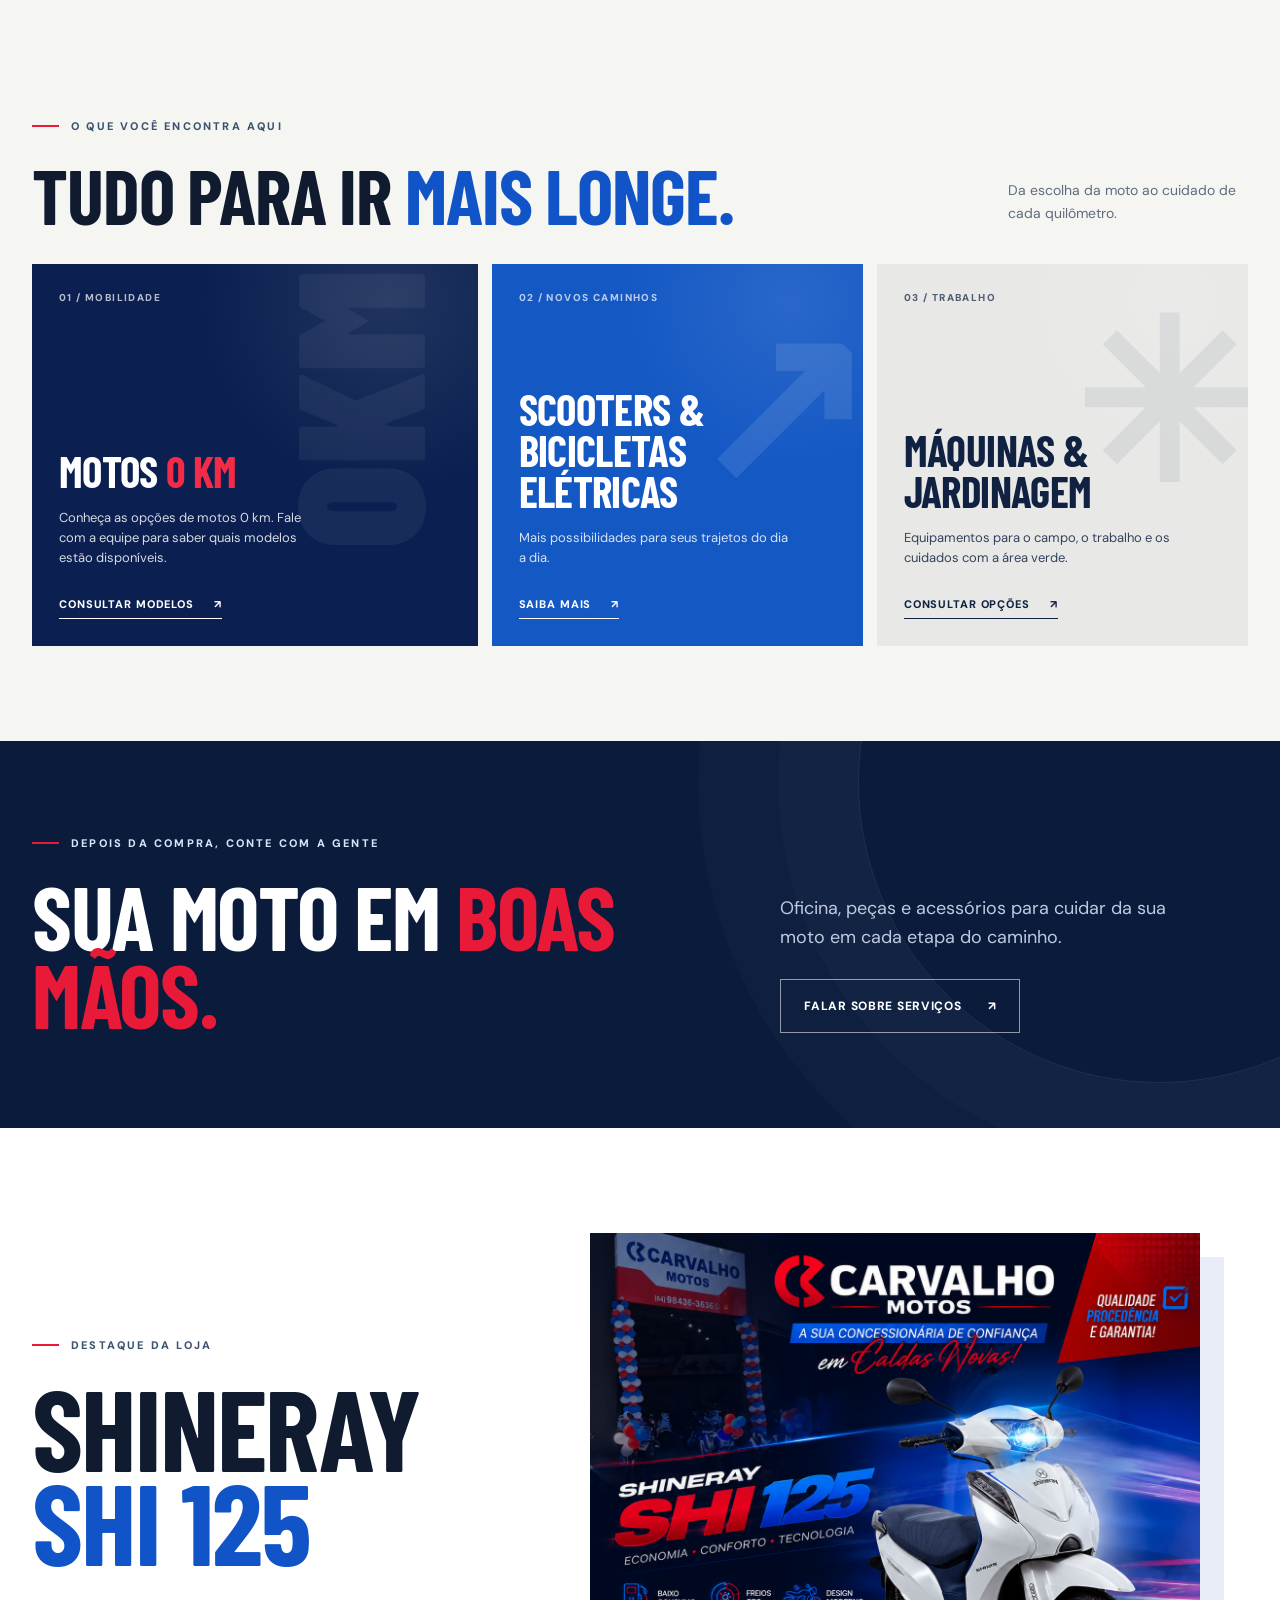
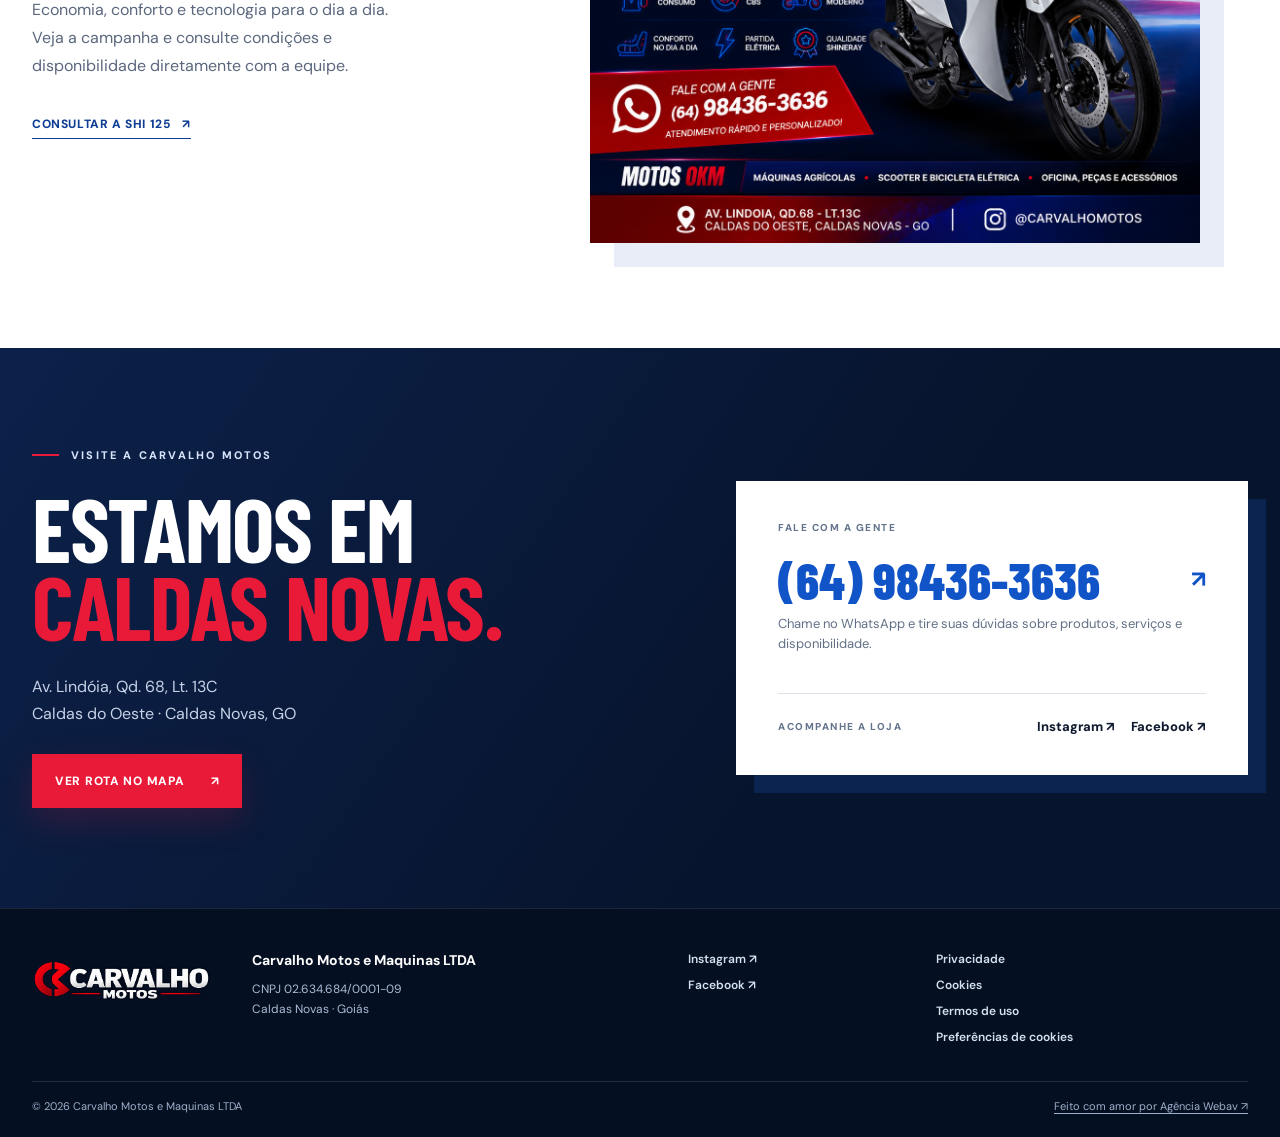
==== commit 32088a6d: "Add privacy pages and rotating motorcycle hero" ====
--- a/index.html
+++ b/index.html
@@ -10,7 +10,9 @@
   <link rel="preconnect" href="https://fonts.googleapis.com">
   <link rel="preconnect" href="https://fonts.gstatic.com" crossorigin>
   <link href="https://fonts.googleapis.com/css2?family=Barlow+Condensed:wght@500;600;700;800;900&family=DM+Sans:wght@400;500;600;700&display=swap" rel="stylesheet">
-  <link rel="stylesheet" href="/styles.css?v=20260924-4">
+  <link rel="stylesheet" href="/styles.css?v=20260924-5">
+  <link rel="stylesheet" href="/compliance.css?v=20260924-legal1">
+  <script src="/consent.js?v=20260924-legal1"></script>
 </head>
 <body data-page="home">
   <a class="skip-link" href="#conteudo">Ir para o conteúdo</a>
@@ -40,10 +42,10 @@
           </div>
           <div class="hero-tags" aria-label="Destaques"><span>MODELOS 0 KM</span><span>SIMULAÇÃO PELO WHATSAPP</span><span>ATENDIMENTO EM CALDAS NOVAS</span></div>
         </div>
-        <div class="hero-visual hero-product">
-          <div class="hero-product-label"><span>EM DESTAQUE</span><strong>SHINERAY SHI 125</strong><small>Preço e condições sob consulta</small></div>
-          <img src="/public/products/shi-125.png" alt="Shineray SHI 125 em fundo limpo" width="1024" height="611" fetchpriority="high">
-          <a class="hero-product-link" href="https://wa.me/5564984363636?text=Ol%C3%A1%21%20Quero%20comprar%20a%20Shineray%20SHI%20125.%20Podem%20me%20passar%20pre%C3%A7o%2C%20cores%20e%20condi%C3%A7%C3%B5es%3F" target="_blank" rel="noopener noreferrer">Quero esta moto <span aria-hidden="true">↗</span></a>
+        <div class="hero-visual hero-product" id="hero-product" aria-live="off">
+          <div class="hero-product-label"><span id="hero-product-badge">EM DESTAQUE</span><strong id="hero-product-name">SHINERAY SHI 125</strong><small>Preço e condições sob consulta</small></div>
+          <img id="hero-product-image" src="/public/products/shi-125.png" alt="Shineray SHI 125 em fundo limpo" width="1024" height="611">
+          <a class="hero-product-link" id="hero-product-link" href="https://wa.me/5564984363636?text=Ol%C3%A1%21%20Quero%20comprar%20a%20Shineray%20SHI%20125.%20Podem%20me%20passar%20pre%C3%A7o%2C%20cores%20e%20condi%C3%A7%C3%B5es%3F" target="_blank" rel="noopener noreferrer">Quero este modelo <span aria-hidden="true">↗</span></a>
         </div>
       </div>
       <div class="hero-bottom shell"><span>ESCOLHA • ADICIONE À LISTA • FINALIZE NO WHATSAPP</span><span>VEJA OS MODELOS <span aria-hidden="true">↓</span></span></div>
@@ -69,14 +71,14 @@
     </section>
     <section class="service" id="oficina" aria-labelledby="service-title"><div class="shell service-grid"><div><p class="eyebrow"><span class="eyebrow-line"></span> DEPOIS DA COMPRA, CONTE COM A GENTE</p><h2 id="service-title">Sua moto em <em>boas mãos.</em></h2></div><div class="service-content"><p>Oficina, peças e acessórios para cuidar da sua moto em cada etapa do caminho.</p><a class="button button-outline" href="https://wa.me/5564984363636?text=Ol%C3%A1%21%20Quero%20falar%20sobre%20oficina%2C%20pe%C3%A7as%20ou%20acess%C3%B3rios." target="_blank" rel="noopener noreferrer">Falar sobre serviços <span aria-hidden="true">↗</span></a></div></div></section>
     <section class="campaign" aria-labelledby="campaign-title"><div class="shell campaign-grid"><div><p class="eyebrow dark"><span class="eyebrow-line"></span> DESTAQUE DA LOJA</p><h2 id="campaign-title">Shineray<br><span>SHI 125</span></h2><p>Economia, conforto e tecnologia para o dia a dia. Veja a campanha e consulte condições e disponibilidade diretamente com a equipe.</p><a class="text-link dark-link" href="https://wa.me/5564984363636?text=Ol%C3%A1%21%20Quero%20saber%20mais%20sobre%20a%20Shineray%20SHI%20125." target="_blank" rel="noopener noreferrer">Consultar a SHI 125 <span aria-hidden="true">↗</span></a></div><img src="/public/carvalho-motos-campanha.png" alt="Arte da Carvalho Motos apresentando a Shineray SHI 125 branca" width="1254" height="1254" loading="lazy"></div></section>
-    <section class="visit" id="localizacao" aria-labelledby="visit-title"><div class="shell visit-grid"><div><p class="eyebrow"><span class="eyebrow-line"></span> VISITE A CARVALHO MOTOS</p><h2 id="visit-title">Estamos em<br><em>Caldas Novas.</em></h2><p>Av. Lindóia, Qd. 68, Lt. 13C<br>Caldas do Oeste · Caldas Novas, GO</p><a class="button button-red" href="https://maps.app.goo.gl/dKpiV2K87zYvq1rq6" target="_blank" rel="noopener noreferrer">Ver rota no mapa <span aria-hidden="true">↗</span></a></div><div class="contact-panel"><span class="panel-label">FALE COM A GENTE</span><a class="contact-number" href="https://wa.me/5564984363636" target="_blank" rel="noopener noreferrer">(64) 98436-3636 <span aria-hidden="true">↗</span></a><p>Chame no WhatsApp e tire suas dúvidas sobre produtos, serviços e disponibilidade.</p><div class="panel-social"><span>ACOMPANHE A LOJA</span><a href="https://www.instagram.com/carvalhomotos/" target="_blank" rel="noopener noreferrer">@carvalhomotos <span aria-hidden="true">↗</span></a></div></div></div></section>
+    <section class="visit" id="localizacao" aria-labelledby="visit-title"><div class="shell visit-grid"><div><p class="eyebrow"><span class="eyebrow-line"></span> VISITE A CARVALHO MOTOS</p><h2 id="visit-title">Estamos em<br><em>Caldas Novas.</em></h2><p>Av. Lindóia, Qd. 68, Lt. 13C<br>Caldas do Oeste · Caldas Novas, GO</p><a class="button button-red" href="https://maps.app.goo.gl/dKpiV2K87zYvq1rq6" target="_blank" rel="noopener noreferrer">Ver rota no mapa <span aria-hidden="true">↗</span></a></div><div class="contact-panel"><span class="panel-label">FALE COM A GENTE</span><a class="contact-number" href="https://wa.me/5564984363636" target="_blank" rel="noopener noreferrer">(64) 98436-3636 <span aria-hidden="true">↗</span></a><p>Chame no WhatsApp e tire suas dúvidas sobre produtos, serviços e disponibilidade.</p><div class="panel-social"><span>ACOMPANHE A LOJA</span><div class="panel-social-links"><a href="https://www.instagram.com/carvalhomotos/" target="_blank" rel="noopener noreferrer">Instagram ↗</a><a href="https://www.facebook.com/carvalho.motos.maq/" target="_blank" rel="noopener noreferrer">Facebook ↗</a></div></div></div></div></section>
   </main>
-  <footer><div class="shell footer-grid"><a href="#inicio" aria-label="Voltar ao início"><img src="/public/logo-carvalho-motos.png" width="2172" height="724" alt="Carvalho Motos"></a><p>Carvalho Motos e Máquinas<br>Caldas Novas · Goiás</p><a href="https://www.instagram.com/carvalhomotos/" target="_blank" rel="noopener noreferrer">Instagram ↗</a><span>© <span id="year">2026</span> Carvalho Motos</span><a class="footer-credit" href="https://webav.com.br/" target="_blank" rel="noopener noreferrer">Feito com amor por Agência Webav ↗</a></div></footer>
+  <footer class="site-footer"><div class="shell footer-main"><a class="footer-logo" href="/" aria-label="Carvalho Motos, início"><img src="/public/logo-carvalho-motos.png" width="2172" height="724" alt="Carvalho Motos"></a><div class="footer-company"><strong>Carvalho Motos e Maquinas LTDA</strong><span>CNPJ 02.634.684/0001-09</span><span>Caldas Novas · Goiás</span></div><div class="footer-social"><a href="https://www.instagram.com/carvalhomotos/" target="_blank" rel="noopener noreferrer">Instagram ↗</a><a href="https://www.facebook.com/carvalho.motos.maq/" target="_blank" rel="noopener noreferrer">Facebook ↗</a></div><div class="footer-legal"><a href="/politica-de-privacidade.html">Privacidade</a><a href="/politica-de-cookies.html">Cookies</a><a href="/termos-de-uso.html">Termos de uso</a><button type="button" data-cookie-settings>Preferências de cookies</button></div></div><div class="shell footer-bottom"><span>© <span id="year">2026</span> Carvalho Motos e Maquinas LTDA</span><a href="https://webav.com.br/" target="_blank" rel="noopener noreferrer">Feito com amor por Agência Webav ↗</a></div></footer>
   <dialog class="product-dialog" id="product-dialog" aria-labelledby="detail-title"><div class="dialog-shell"><button type="button" class="dialog-close" data-close="product-dialog" aria-label="Fechar detalhes">×</button><div class="detail-image"><img id="detail-image" alt=""></div><div class="detail-content"><p class="eyebrow dark"><span class="eyebrow-line"></span> CARVALHO MOTOS</p><h2 id="detail-title"></h2><p id="detail-description"></p><ul id="detail-features"></ul><p class="consult-label">Valor e disponibilidade sob consulta</p><div class="detail-actions"><a class="button button-red" id="detail-buy" href="https://wa.me/5564984363636" target="_blank" rel="noopener noreferrer">Comprar pelo WhatsApp ↗</a><button class="button button-outline-dark" id="detail-add" type="button">Adicionar à lista</button><a id="detail-source" href="https://www.instagram.com/carvalhomotos/" target="_blank" rel="noopener noreferrer">Ver publicação ↗</a></div></div></div></dialog>
   <dialog class="cart-dialog" id="cart-dialog" aria-labelledby="cart-title"><div class="cart-layout"><div class="cart-head"><div><span class="panel-label">CARVALHO MOTOS</span><h2 id="cart-title">Minha lista</h2></div><button type="button" class="dialog-close" data-close="cart-dialog" aria-label="Fechar lista">×</button></div><div id="cart-items" class="cart-items"></div><div class="cart-bottom"><p>O envio da lista inicia uma conversa. A equipe confirmará valores e disponibilidade.</p><button class="button button-red cart-checkout" id="cart-checkout" type="button">Continuar para WhatsApp ↗</button></div></div></dialog>
   <dialog class="checkout-dialog" id="checkout-dialog" aria-labelledby="checkout-title"><form id="checkout-form" class="checkout-form"><button type="button" class="dialog-close" data-close="checkout-dialog" aria-label="Fechar finalização">×</button><span class="panel-label">ÚLTIMA ETAPA</span><h2 id="checkout-title">Finalizar pelo WhatsApp</h2><p>Informe seus dados para enviar os modelos de interesse à Carvalho Motos.</p><label>Seu nome <input id="customer-name" name="name" required autocomplete="name" maxlength="80"></label><label>Seu WhatsApp <input id="customer-phone" name="phone" required autocomplete="tel" inputmode="tel" maxlength="30"></label><label>Observação <textarea id="customer-note" name="note" rows="3" maxlength="300" placeholder="Cor, modelo ou dúvida (opcional)"></textarea></label><div id="checkout-summary" class="checkout-summary"></div><button class="button button-red" type="submit">Enviar solicitação ↗</button><small>Você será direcionado ao WhatsApp. Nenhum pagamento é feito neste site.</small></form></dialog>
   <a class="floating-whatsapp" href="https://wa.me/5564984363636?text=Ol%C3%A1%2C%20vim%20pelo%20site%20da%20Carvalho%20Motos." target="_blank" rel="noopener noreferrer" aria-label="Fale com a Carvalho Motos pelo WhatsApp"><svg viewBox="0 0 32 32" aria-hidden="true"><path fill="currentColor" d="M16 .8A15.1 15.1 0 0 0 3 23.5L.9 31l7.7-2A15.2 15.2 0 1 0 16 .8Zm0 27.6c-2.4 0-4.6-.7-6.6-1.9l-.5-.3-4.5 1.2 1.2-4.4-.3-.5A12.3 12.3 0 1 1 16 28.4Zm6.8-9.2c-.4-.2-2.2-1.1-2.6-1.2-.3-.1-.6-.2-.8.2-.2.4-1 1.2-1.2 1.4-.2.2-.4.3-.8.1-.4-.2-1.6-.6-3-1.9-1.1-1-1.9-2.2-2.1-2.6-.2-.4 0-.6.2-.8l.6-.7.4-.6c.1-.2 0-.5 0-.7l-1.2-2.8c-.3-.7-.6-.6-.8-.6h-.7c-.3 0-.7.1-1 .5-.4.4-1.3 1.3-1.3 3.1s1.4 3.5 1.6 3.7c.2.2 2.7 4.1 6.6 5.7 1 .4 1.8.6 2.4.8 1 .3 1.9.2 2.6.1.8-.1 2.2-1 2.5-2 .3-1 .3-1.9.2-2-.1-.2-.4-.3-.8-.5Z"/></svg></a>
-  <script src="/shop.js?v=20260924-4" defer></script>
+  <script src="/shop.js?v=20260924-7" defer></script>
   <script>document.getElementById('year').textContent = new Date().getFullYear()</script>
 </body>
 </html>
--- a/compliance.css
+++ b/compliance.css
@@ -0,0 +1,77 @@
+[hidden]{display:none!important}
+
+.site-footer{padding:0;color:#d6e0ef}
+.site-footer .footer-main{display:grid;grid-template-columns:190px minmax(0,1.3fr) minmax(120px,.7fr) minmax(190px,1fr);gap:30px;align-items:start;padding-top:42px;padding-bottom:36px}
+.site-footer .footer-logo img{width:180px;height:auto;object-fit:contain}
+.footer-company strong,.footer-company span{display:block}
+.footer-company strong{font-size:14px;line-height:1.4;color:#fff;margin-bottom:8px}
+.footer-company span{font-size:12px;line-height:1.7;color:#aabbd4}
+.footer-social,.footer-legal{display:flex;flex-direction:column;align-items:flex-start;gap:10px}
+.footer-social a,.footer-legal a,.footer-legal button{font:600 12px 'DM Sans',Arial,sans-serif;color:#d6e0ef;text-align:left}
+.footer-legal button{border:0;background:none;padding:0;cursor:pointer}
+.footer-social a:hover,.footer-legal a:hover,.footer-legal button:hover{color:#fff;text-decoration:underline;text-underline-offset:3px}
+.site-footer .footer-bottom{display:flex;justify-content:space-between;align-items:center;gap:20px;padding:17px 0 24px;border-top:1px solid rgba(255,255,255,.12);font-size:11px;color:#9fb0cb}
+.site-footer .footer-bottom a{text-decoration:underline;text-underline-offset:3px}
+.panel-social-links{display:flex;gap:16px;flex-wrap:wrap}
+.panel-social-links a{font-size:13px}
+.legal-header-cta{display:inline-flex;align-items:center;justify-content:center;min-height:42px;padding:0 18px;background:#e91938;color:#fff;font-size:11px;font-weight:800;text-transform:uppercase;white-space:nowrap}
+.legal-header-cta:hover{background:#c51630}
+
+.legal-hero{background:linear-gradient(120deg,#07142d,#102b60);padding:60px 0 66px}
+.legal-hero .eyebrow{margin-bottom:15px}
+.legal-hero h1{font:900 clamp(48px,6vw,82px)/.95 'Barlow Condensed',Impact,sans-serif;text-transform:uppercase;margin:0;max-width:850px}
+.legal-hero p:last-child{color:#c3d1e7;line-height:1.6;max-width:700px;font-size:15px;margin:20px 0 0}
+.legal-back{display:inline-block;margin-bottom:30px;color:#a9c0e6;font-size:12px;font-weight:700}
+.legal-back:hover{color:#fff}
+.legal-content{background:#f5f5f2;color:#17243b;padding:55px 0 90px}
+.legal-layout{display:grid;grid-template-columns:minmax(0,760px) minmax(200px,1fr);gap:60px;align-items:start}
+.legal-article{background:#fff;border:1px solid #e2e6eb;padding:42px 48px;box-shadow:0 12px 35px rgba(13,31,67,.05)}
+.legal-article h2{font:800 34px/1 'Barlow Condensed',Impact,sans-serif;text-transform:uppercase;margin:37px 0 14px;color:#102445}
+.legal-article h2:first-child{margin-top:0}
+.legal-article h3{font-size:16px;margin:23px 0 8px;color:#102445}
+.legal-article p,.legal-article li{font-size:14px;line-height:1.75;color:#475873}
+.legal-article p{margin:0 0 15px}
+.legal-article ul{margin:0 0 18px;padding-left:20px}
+.legal-article a{color:#1256c8;text-decoration:underline;text-underline-offset:3px}
+.legal-article table{border-collapse:collapse;width:100%;margin:18px 0 24px;font-size:13px;line-height:1.5}
+.legal-article th,.legal-article td{border:1px solid #d9e0e9;padding:11px;text-align:left;vertical-align:top}
+.legal-article th{background:#edf2f8;color:#102445}
+.legal-article code{font-size:12px;background:#edf2f8;padding:2px 4px;overflow-wrap:anywhere}
+.legal-aside{background:#e9eef5;padding:25px;border-left:4px solid #e91938}
+.legal-aside strong{display:block;font-size:15px;margin-bottom:12px}
+.legal-aside p{color:#4d5e79;font-size:13px;line-height:1.6;margin:0 0 16px}
+.legal-aside a,.legal-aside button{display:block;color:#1054c8;font-size:12px;font-weight:800;margin-top:13px;text-align:left}
+.legal-aside button{border:0;background:none;padding:0;cursor:pointer}
+.legal-aside a:hover,.legal-aside button:hover{text-decoration:underline}
+.legal-date{font-size:12px!important;color:#687992!important;margin-bottom:24px!important}
+.legal-action{border:0;background:#e91938;color:#fff;padding:13px 18px;font:800 12px 'DM Sans',Arial,sans-serif;text-transform:uppercase;cursor:pointer}
+.legal-action:hover{background:#c51630}
+
+.cookie-banner{position:fixed;z-index:1000;left:20px;right:20px;bottom:20px;max-width:1200px;margin:auto;background:#fff;color:#17243b;box-shadow:0 18px 70px rgba(2,10,30,.35);border:1px solid #dfe5ee;border-left:5px solid #e91938;padding:22px 24px;display:flex;align-items:center;justify-content:space-between;gap:30px}
+.cookie-copy{max-width:650px}
+.cookie-copy strong{font-size:16px}
+.cookie-copy p{font-size:12px;line-height:1.55;color:#4c5d77;margin:6px 0 0}
+.cookie-copy a{color:#1054c8;text-decoration:underline;text-underline-offset:2px}
+.cookie-actions{display:flex;gap:8px;flex-wrap:wrap;justify-content:flex-end}
+.cookie-actions button,.cookie-save{border:1px solid #c5cedd;background:#fff;color:#102445;min-height:41px;padding:0 13px;font:800 11px 'DM Sans',Arial,sans-serif;cursor:pointer}
+.cookie-actions button:hover{border-color:#102445}
+.cookie-actions .cookie-accept,.cookie-save{background:#e91938;color:#fff;border-color:#e91938}
+.cookie-actions .cookie-accept:hover,.cookie-save:hover{background:#c51630;border-color:#c51630}
+.cookie-dialog{width:min(600px,calc(100vw - 28px));max-height:min(90vh,760px);overflow:auto;background:#fff;color:#17243b;padding:30px;margin:auto}
+.cookie-dialog::backdrop{background:rgba(3,12,29,.72)}
+.cookie-dialog-head{display:flex;justify-content:space-between;align-items:start;gap:20px}
+.cookie-dialog-head span{font-size:10px;font-weight:800;letter-spacing:.12em;color:#e91938}
+.cookie-dialog h2{font:800 38px/1 'Barlow Condensed',Impact,sans-serif;text-transform:uppercase;margin:7px 0 0}
+.cookie-close{border:0;background:none;color:#17243b;font-size:28px;cursor:pointer;line-height:1}
+.cookie-dialog>p{font-size:13px;color:#53627a;line-height:1.6;margin:18px 0 25px}
+.cookie-choice{display:flex;align-items:center;justify-content:space-between;gap:20px;border-top:1px solid #e0e5ed;padding:18px 0}
+.cookie-choice strong,.cookie-choice small{display:block}
+.cookie-choice strong{font-size:14px;margin-bottom:4px}
+.cookie-choice small{font-size:12px;color:#65748b;line-height:1.45}
+.cookie-choice span{white-space:nowrap;font-size:11px;font-weight:800;color:#63738b}
+.cookie-choice input{width:22px;height:22px;accent-color:#e91938;flex:none;cursor:pointer}
+.cookie-dialog-actions{display:flex;align-items:center;justify-content:space-between;gap:15px;padding-top:18px;border-top:1px solid #e0e5ed}
+.cookie-dialog-actions a{color:#1054c8;text-decoration:underline;font-size:12px}
+
+@media(max-width:1000px){.site-footer .footer-main{grid-template-columns:170px 1fr 1fr}.footer-legal{grid-column:2/-1;flex-direction:row;flex-wrap:wrap;gap:10px 18px}.legal-layout{grid-template-columns:1fr;gap:22px}.legal-aside{max-width:760px}.cookie-banner{align-items:flex-start;flex-direction:column;gap:15px}}
+@media(max-width:650px){.site-footer .footer-main{grid-template-columns:1fr 1fr;gap:22px;padding-top:34px}.site-footer .footer-logo{grid-column:1/-1}.site-footer .footer-logo img{width:160px}.footer-company{grid-column:1/-1}.footer-legal{grid-column:1/-1}.site-footer .footer-bottom{align-items:flex-start;flex-direction:column;gap:9px}.legal-hero{padding:40px 0 48px}.legal-content{padding:25px 0 60px}.legal-article{padding:26px 22px}.legal-article h2{font-size:29px}.legal-article table{display:block;overflow-x:auto}.cookie-banner{left:10px;right:10px;bottom:10px;padding:17px}.cookie-actions{width:100%;justify-content:stretch}.cookie-actions button{flex:1 1 calc(50% - 8px)}.cookie-actions .cookie-accept{flex-basis:100%}.cookie-dialog{padding:22px}.cookie-dialog h2{font-size:31px}.cookie-dialog-actions{align-items:flex-start;flex-direction:column}.cookie-save{width:100%}}
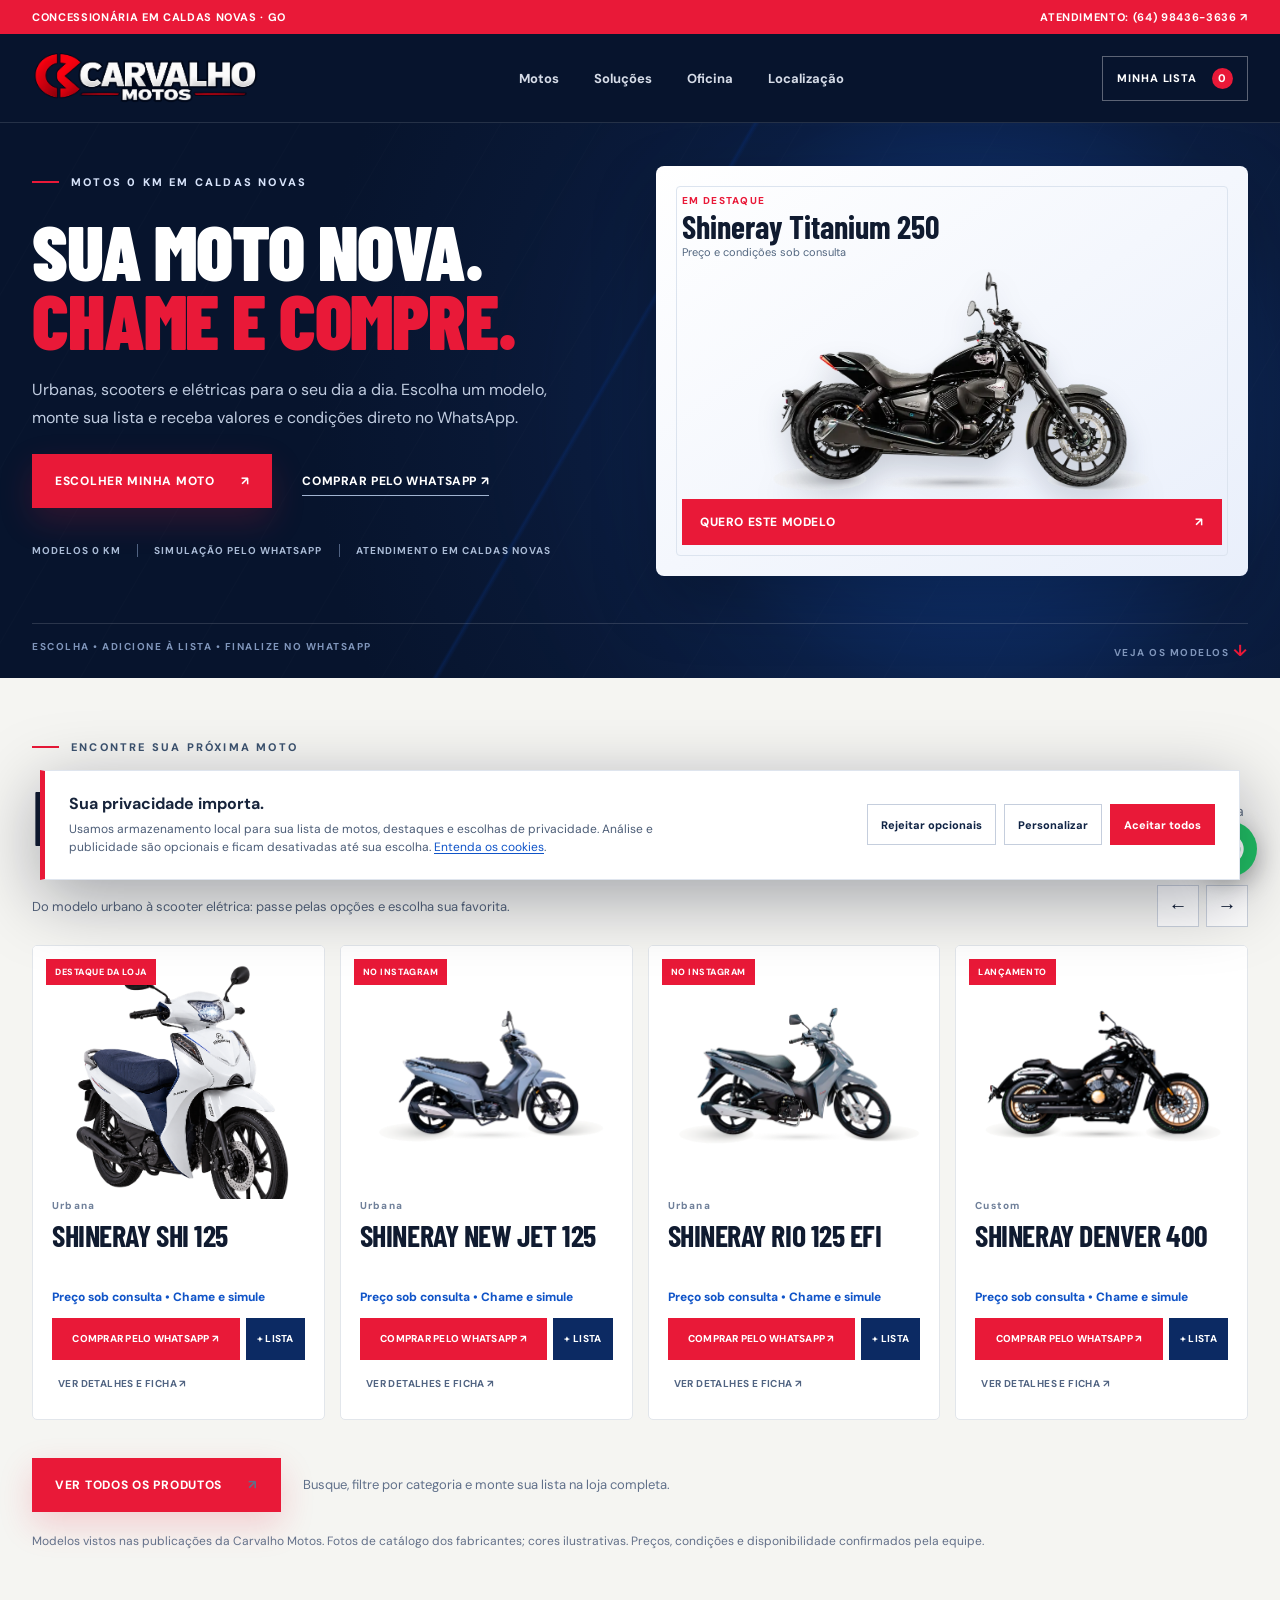
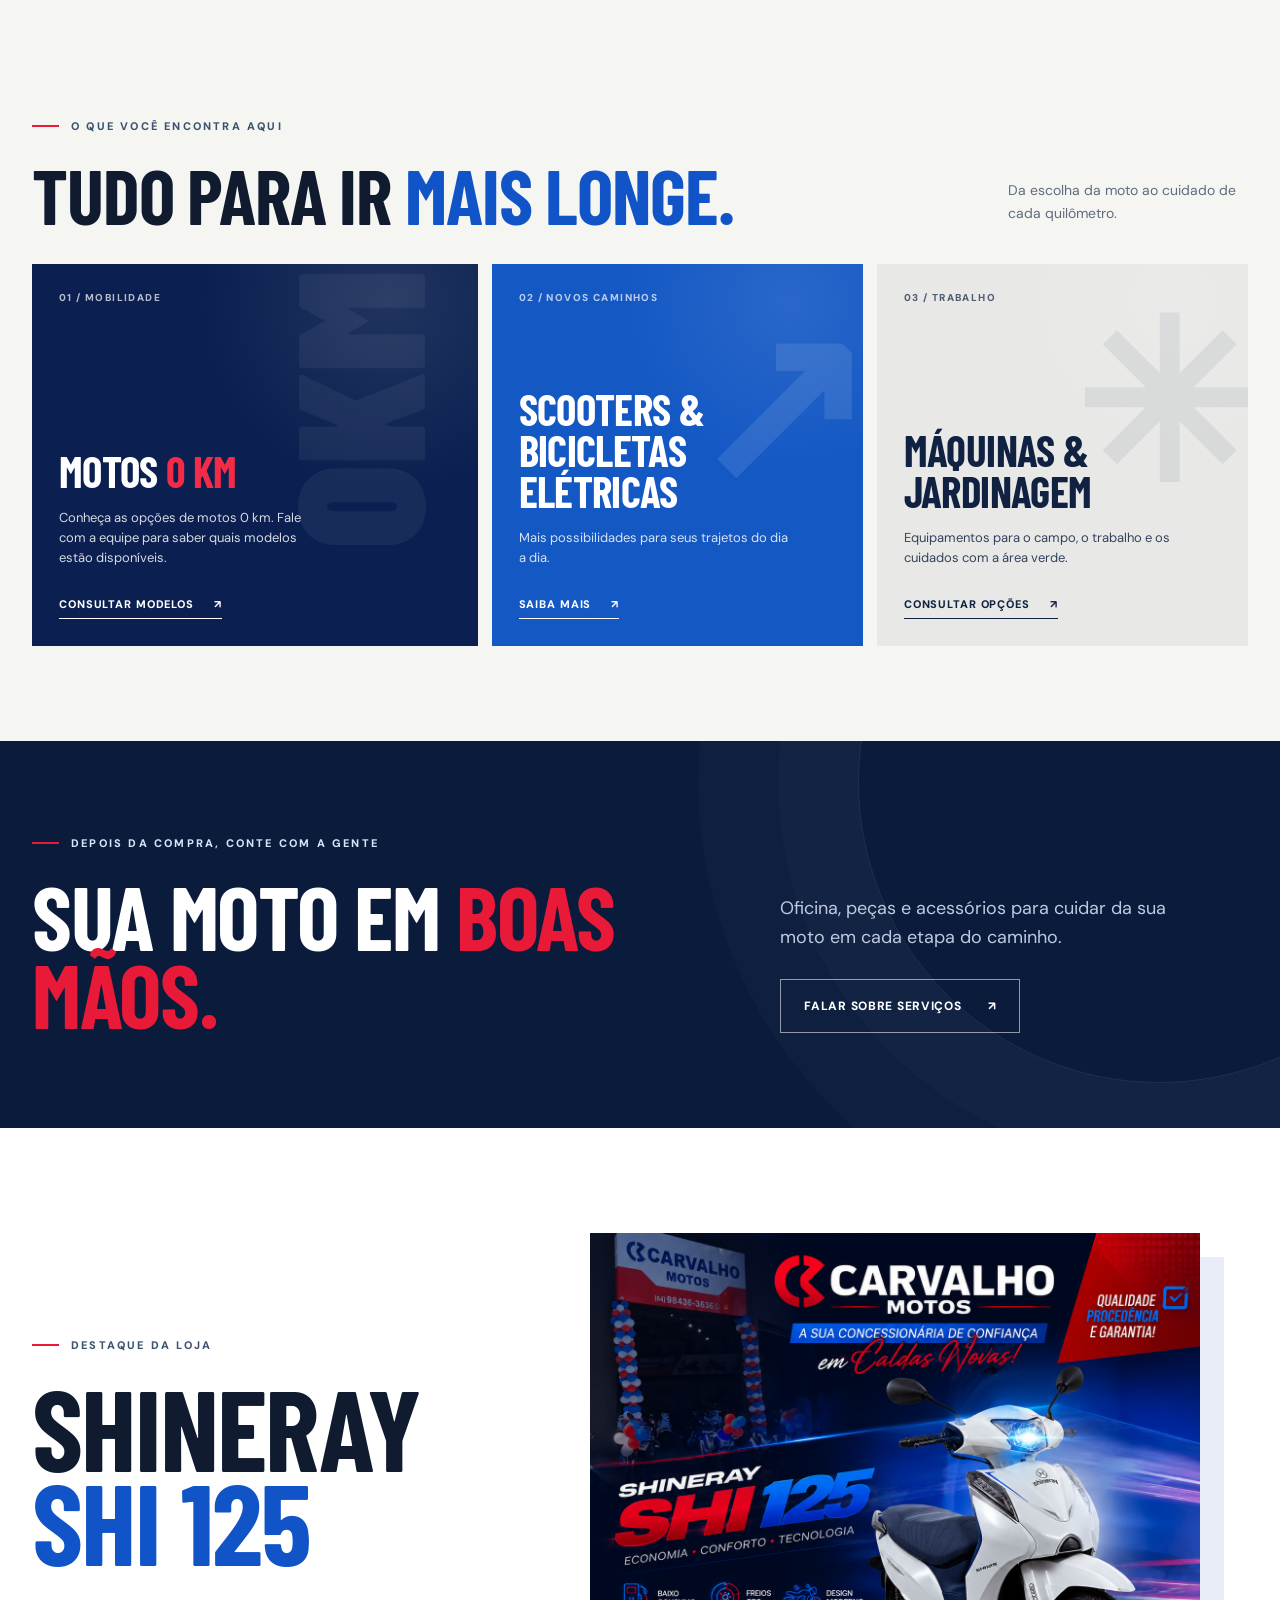
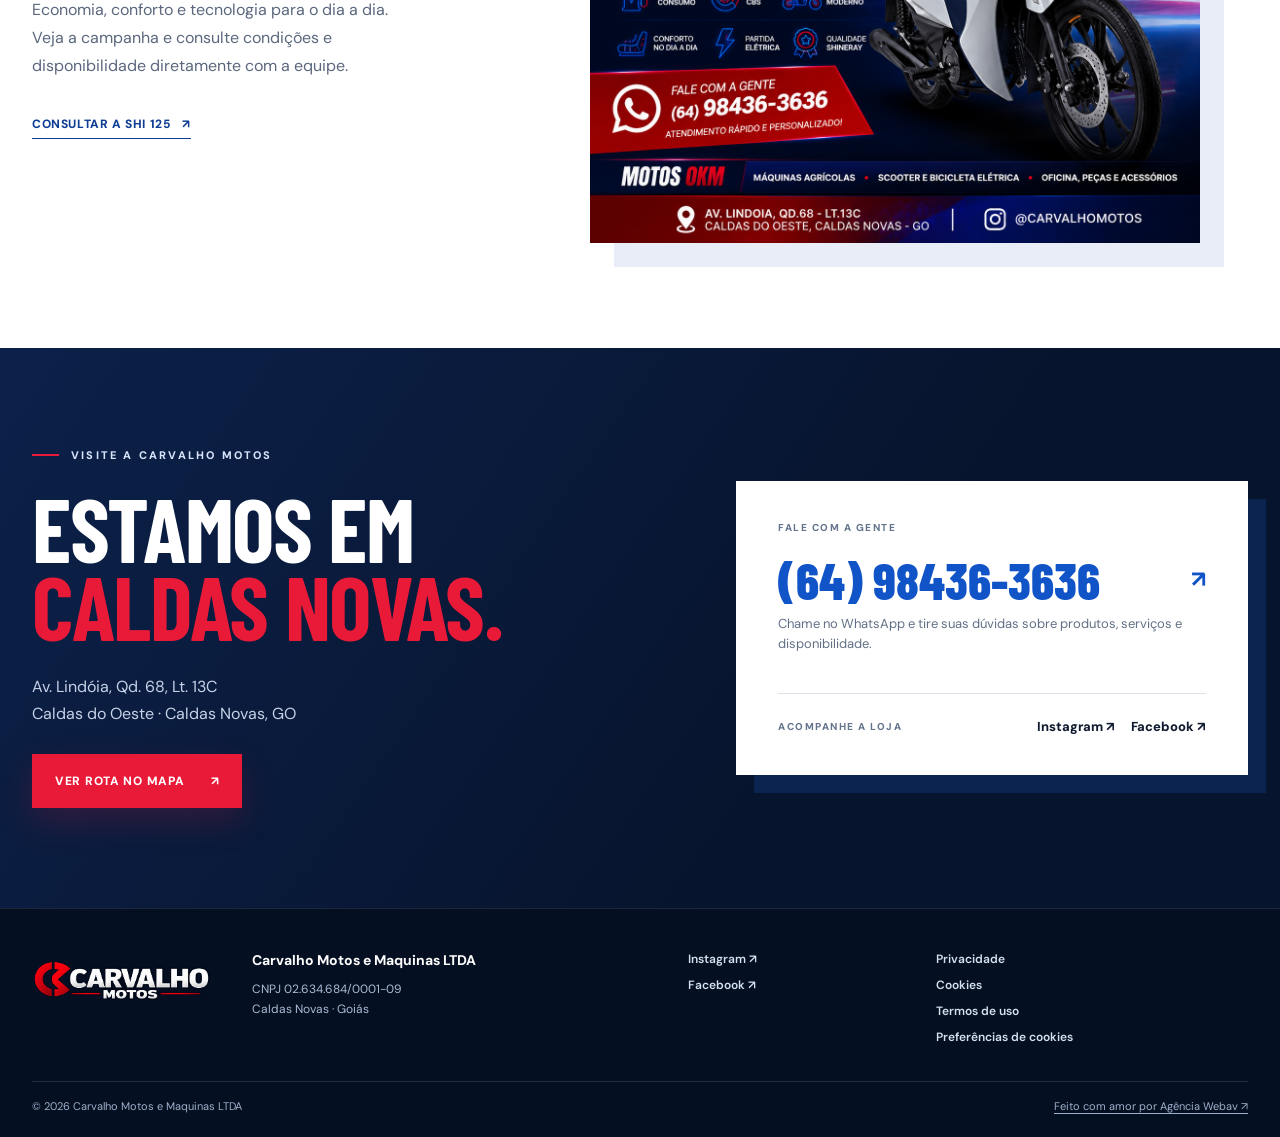
==== commit 99e4cde5: "Keep carousel advancing with reduced motion" ====
--- a/index.html
+++ b/index.html
@@ -78,7 +78,7 @@
   <dialog class="cart-dialog" id="cart-dialog" aria-labelledby="cart-title"><div class="cart-layout"><div class="cart-head"><div><span class="panel-label">CARVALHO MOTOS</span><h2 id="cart-title">Minha lista</h2></div><button type="button" class="dialog-close" data-close="cart-dialog" aria-label="Fechar lista">×</button></div><div id="cart-items" class="cart-items"></div><div class="cart-bottom"><p>O envio da lista inicia uma conversa. A equipe confirmará valores e disponibilidade.</p><button class="button button-red cart-checkout" id="cart-checkout" type="button">Continuar para WhatsApp ↗</button></div></div></dialog>
   <dialog class="checkout-dialog" id="checkout-dialog" aria-labelledby="checkout-title"><form id="checkout-form" class="checkout-form"><button type="button" class="dialog-close" data-close="checkout-dialog" aria-label="Fechar finalização">×</button><span class="panel-label">ÚLTIMA ETAPA</span><h2 id="checkout-title">Finalizar pelo WhatsApp</h2><p>Informe seus dados para enviar os modelos de interesse à Carvalho Motos.</p><label>Seu nome <input id="customer-name" name="name" required autocomplete="name" maxlength="80"></label><label>Seu WhatsApp <input id="customer-phone" name="phone" required autocomplete="tel" inputmode="tel" maxlength="30"></label><label>Observação <textarea id="customer-note" name="note" rows="3" maxlength="300" placeholder="Cor, modelo ou dúvida (opcional)"></textarea></label><div id="checkout-summary" class="checkout-summary"></div><button class="button button-red" type="submit">Enviar solicitação ↗</button><small>Você será direcionado ao WhatsApp. Nenhum pagamento é feito neste site.</small></form></dialog>
   <a class="floating-whatsapp" href="https://wa.me/5564984363636?text=Ol%C3%A1%2C%20vim%20pelo%20site%20da%20Carvalho%20Motos." target="_blank" rel="noopener noreferrer" aria-label="Fale com a Carvalho Motos pelo WhatsApp"><svg viewBox="0 0 32 32" aria-hidden="true"><path fill="currentColor" d="M16 .8A15.1 15.1 0 0 0 3 23.5L.9 31l7.7-2A15.2 15.2 0 1 0 16 .8Zm0 27.6c-2.4 0-4.6-.7-6.6-1.9l-.5-.3-4.5 1.2 1.2-4.4-.3-.5A12.3 12.3 0 1 1 16 28.4Zm6.8-9.2c-.4-.2-2.2-1.1-2.6-1.2-.3-.1-.6-.2-.8.2-.2.4-1 1.2-1.2 1.4-.2.2-.4.3-.8.1-.4-.2-1.6-.6-3-1.9-1.1-1-1.9-2.2-2.1-2.6-.2-.4 0-.6.2-.8l.6-.7.4-.6c.1-.2 0-.5 0-.7l-1.2-2.8c-.3-.7-.6-.6-.8-.6h-.7c-.3 0-.7.1-1 .5-.4.4-1.3 1.3-1.3 3.1s1.4 3.5 1.6 3.7c.2.2 2.7 4.1 6.6 5.7 1 .4 1.8.6 2.4.8 1 .3 1.9.2 2.6.1.8-.1 2.2-1 2.5-2 .3-1 .3-1.9.2-2-.1-.2-.4-.3-.8-.5Z"/></svg></a>
-  <script src="/shop.js?v=20260924-7" defer></script>
+  <script src="/shop.js?v=20260924-8" defer></script>
   <script>document.getElementById('year').textContent = new Date().getFullYear()</script>
 </body>
 </html>
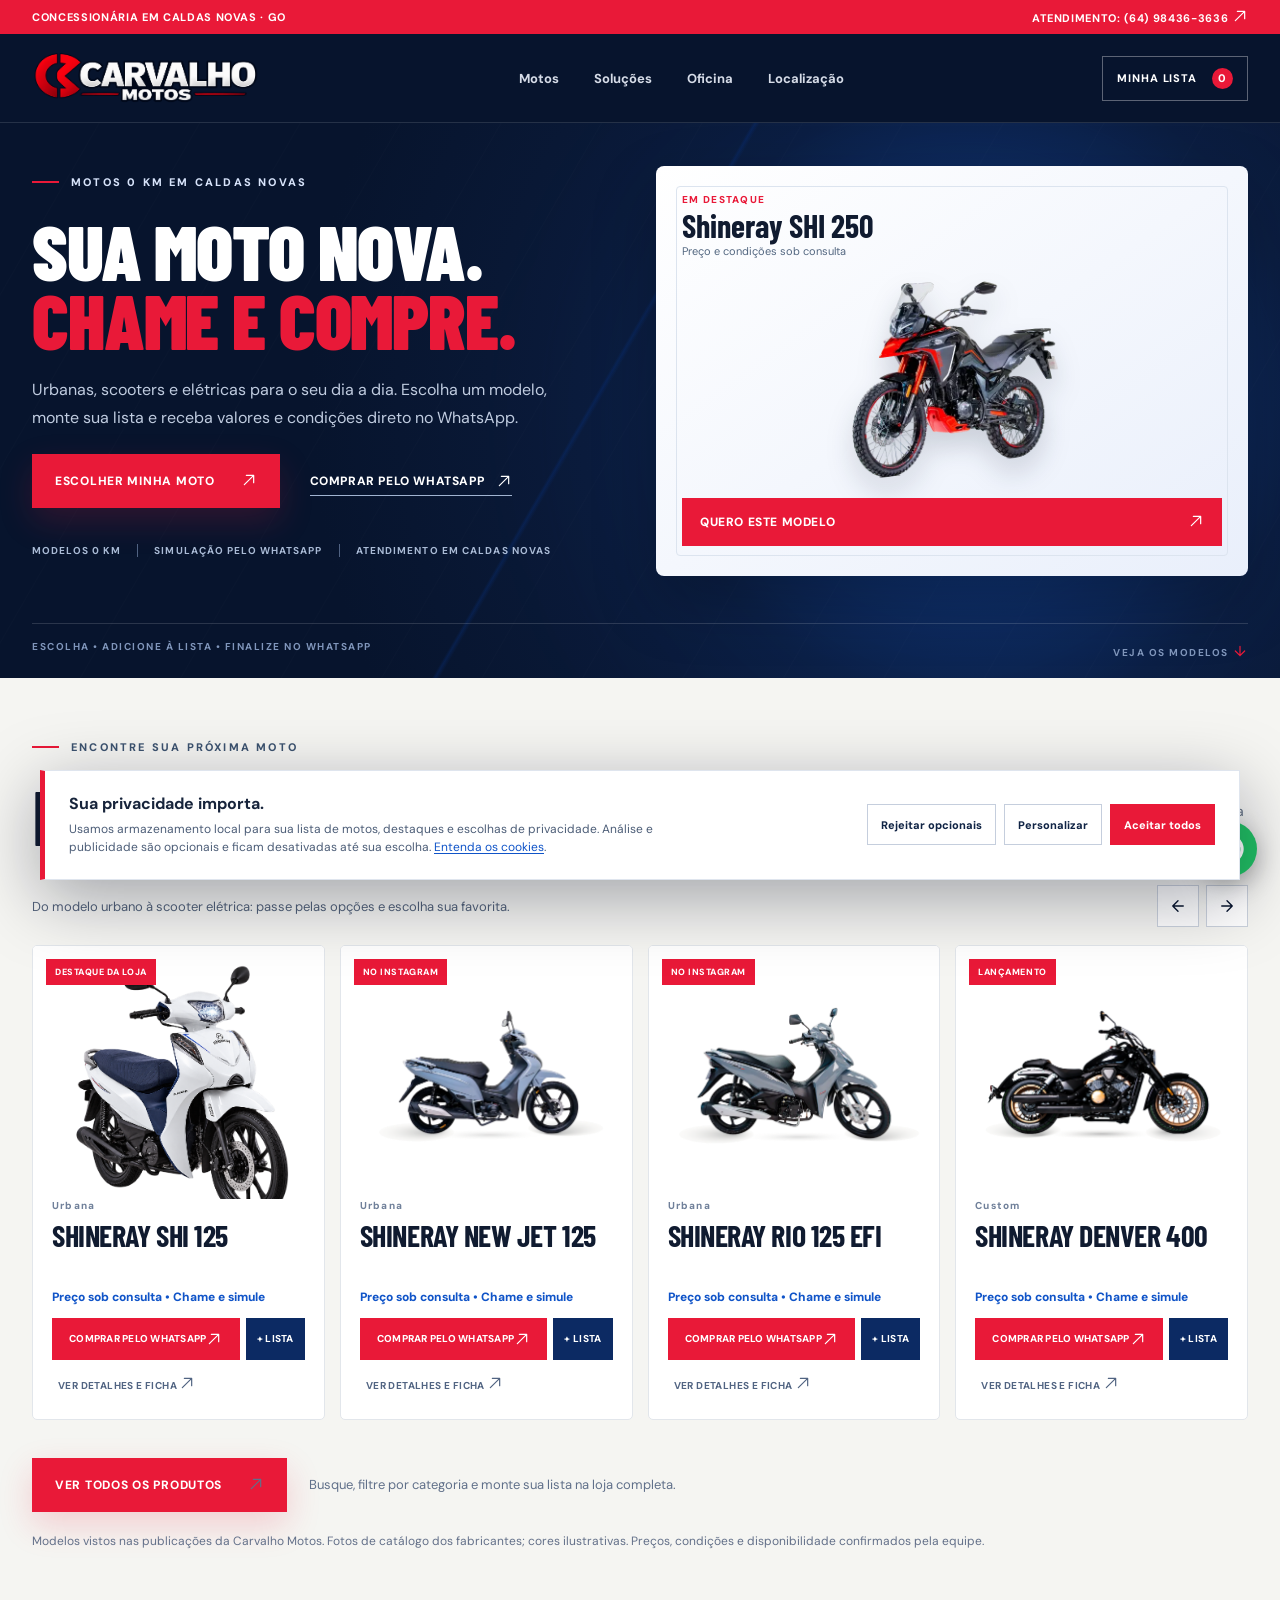
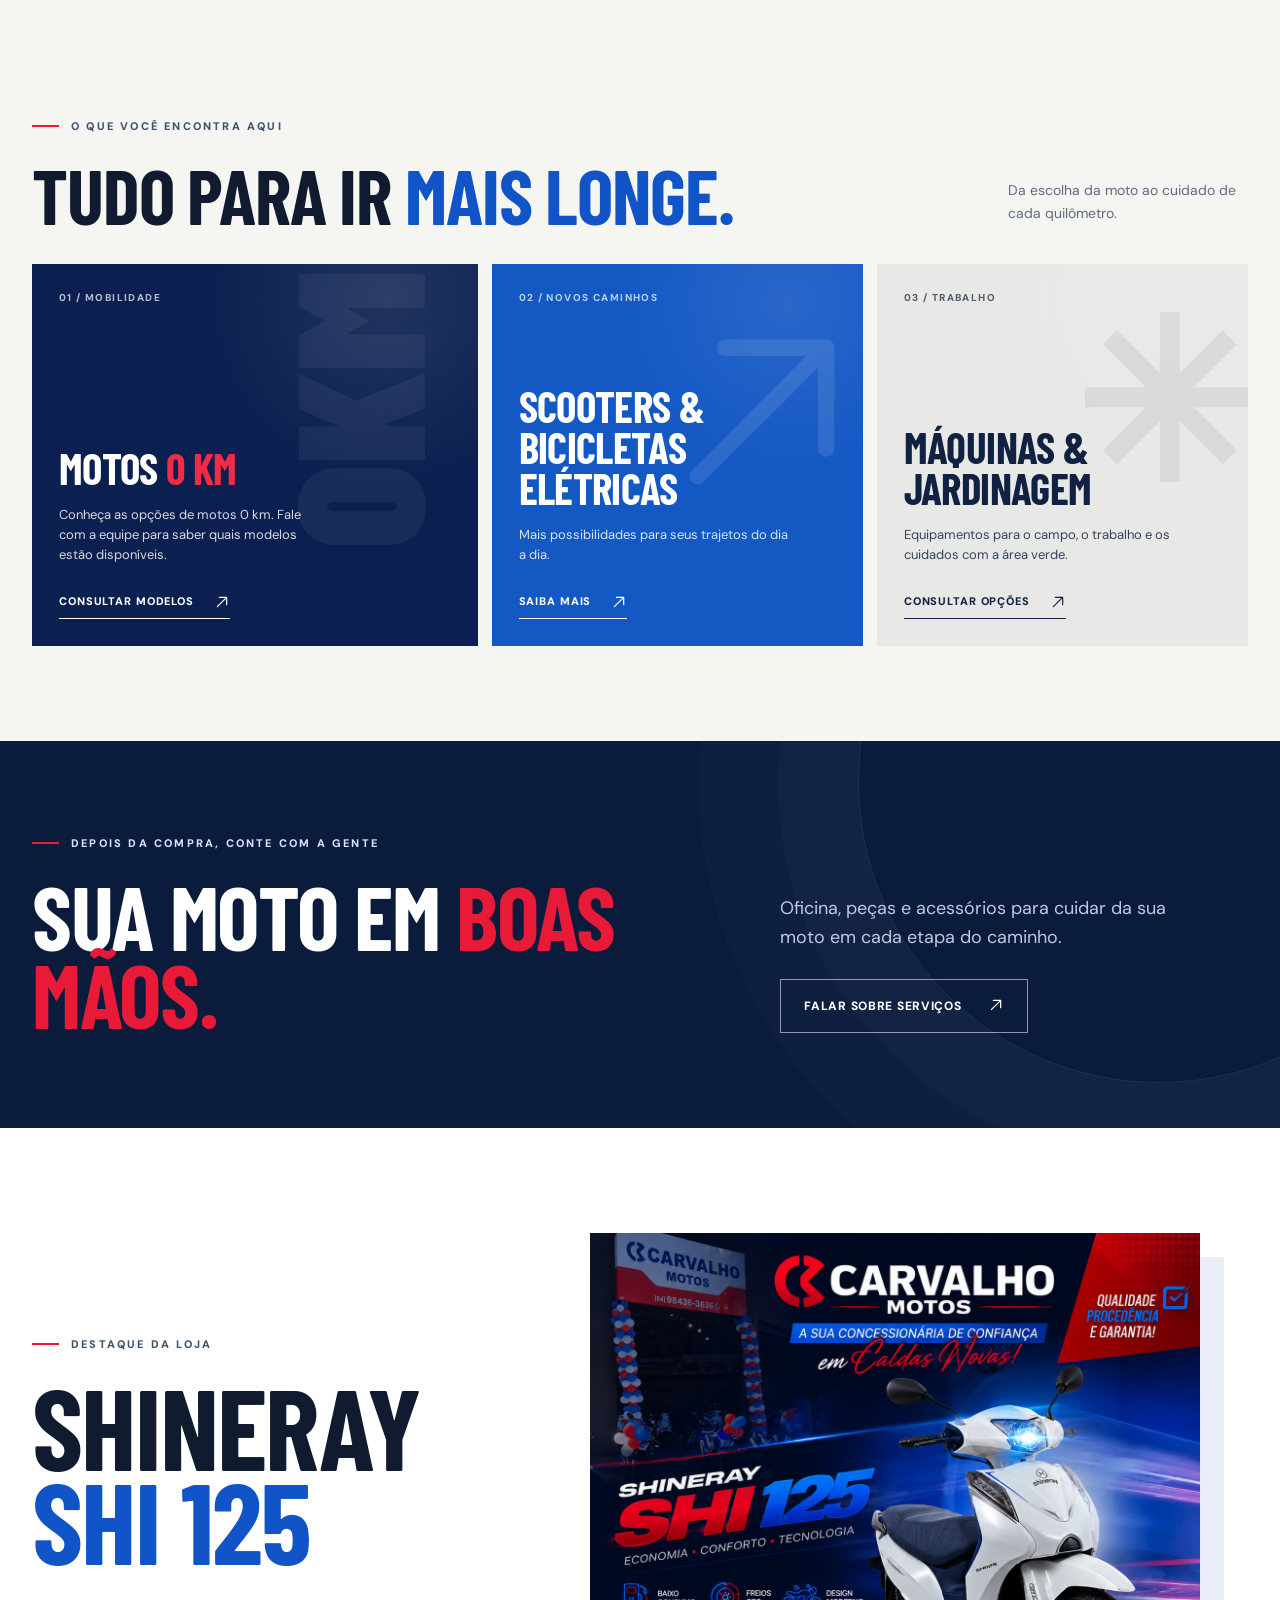
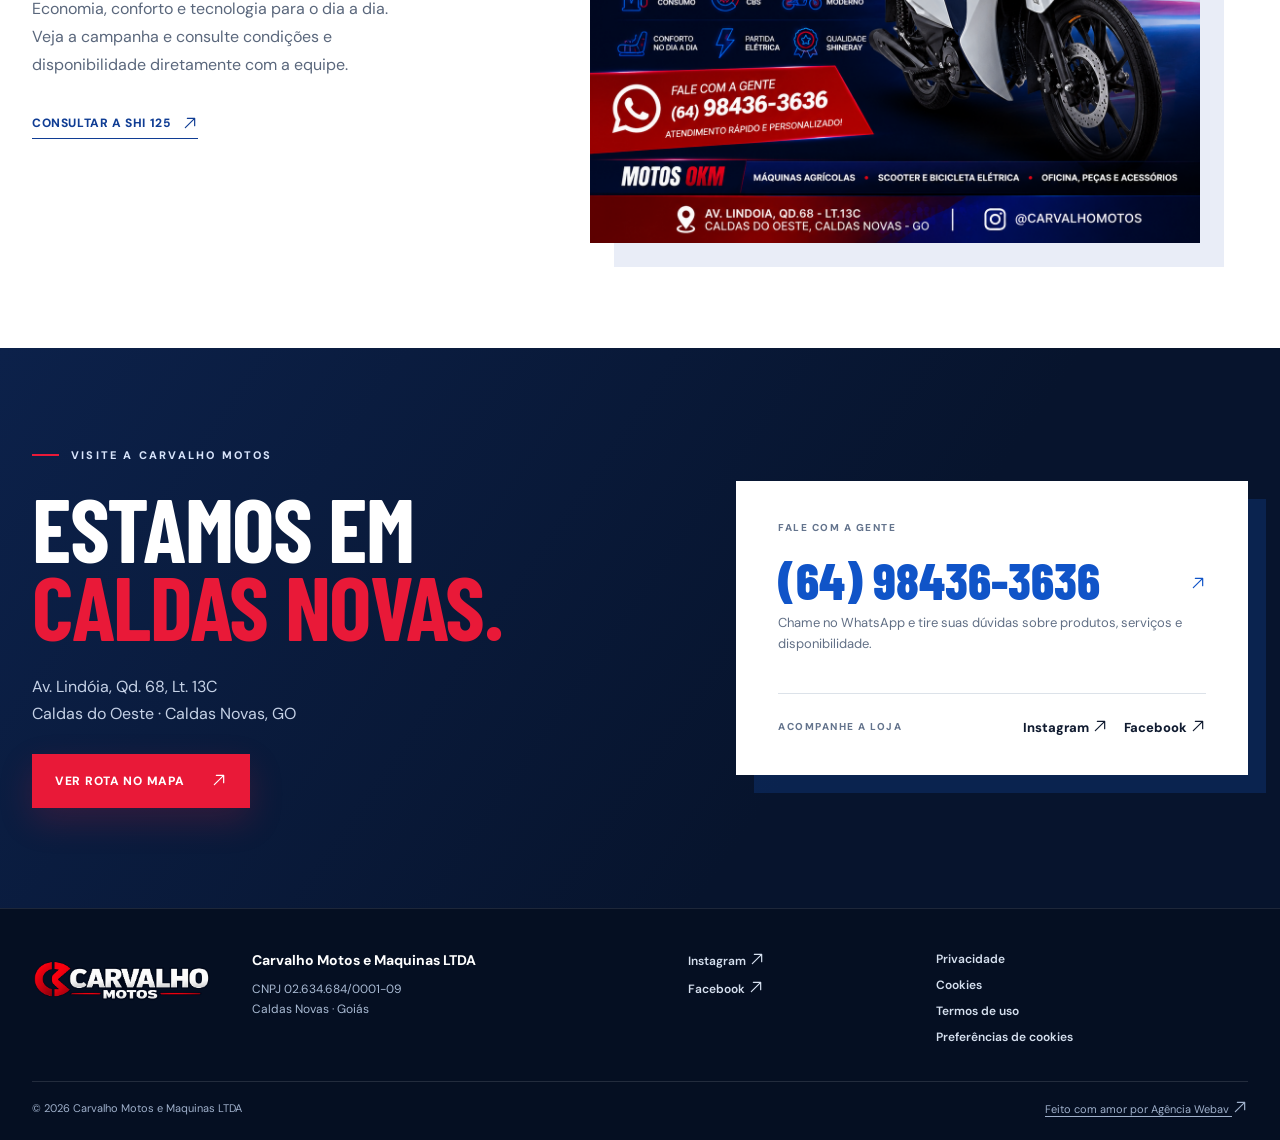
==== commit b342a6e3: "Replace arrow glyphs with SVG icons across site" ====
--- a/index.html
+++ b/index.html
@@ -10,18 +10,18 @@
   <link rel="preconnect" href="https://fonts.googleapis.com">
   <link rel="preconnect" href="https://fonts.gstatic.com" crossorigin>
   <link href="https://fonts.googleapis.com/css2?family=Barlow+Condensed:wght@500;600;700;800;900&family=DM+Sans:wght@400;500;600;700&display=swap" rel="stylesheet">
-  <link rel="stylesheet" href="/styles.css?v=20260924-5">
+  <link rel="stylesheet" href="/styles.css?v=20260925-arrows-1">
   <link rel="stylesheet" href="/compliance.css?v=20260924-legal1">
-  <script src="/consent.js?v=20260924-legal1"></script>
+  <script src="/consent.js?v=20260924-legal2"></script>
 </head>
 <body data-page="home">
   <a class="skip-link" href="#conteudo">Ir para o conteúdo</a>
-  <div class="topline"><span>Concessionária em Caldas Novas · GO</span><a href="https://wa.me/5564984363636" target="_blank" rel="noopener noreferrer">Atendimento: (64) 98436-3636 <span aria-hidden="true">↗</span></a></div>
+  <div class="topline"><span>Concessionária em Caldas Novas · GO</span><a href="https://wa.me/5564984363636" target="_blank" rel="noopener noreferrer">Atendimento: (64) 98436-3636 <span aria-hidden="true"><svg class="arrow-icon arrow-icon-ne" aria-hidden="true" width="16" height="16" viewBox="0 0 24 24" fill="none" stroke="currentColor" stroke-width="1.8" stroke-linecap="round" stroke-linejoin="round"><path d="M5 19 19 5M8 5h11v11"/></svg></span></a></div>
   <header class="header">
     <div class="shell nav-wrap">
       <a class="brand" href="#inicio" aria-label="Carvalho Motos, início"><img src="/public/logo-carvalho-motos.png" width="2172" height="724" alt="Carvalho Motos"></a>
       <nav aria-label="Navegação principal">
-        <a href="/loja.html">Motos</a><a href="#produtos">Soluções</a>
+        <a href="/loja">Motos</a><a href="#produtos">Soluções</a>
         <a href="#oficina">Oficina</a>
         <a href="#localizacao">Localização</a>
       </nav>
@@ -37,25 +37,25 @@
           <h1 id="hero-title">Sua moto nova.<br><em>Chame e compre.</em></h1>
           <p class="hero-description">Urbanas, scooters e elétricas para o seu dia a dia. Escolha um modelo, monte sua lista e receba valores e condições direto no WhatsApp.</p>
           <div class="hero-actions">
-            <a class="button button-red" href="#catalogo">Escolher minha moto <span aria-hidden="true">↗</span></a>
-            <a class="text-link" href="https://wa.me/5564984363636?text=Ol%C3%A1%21%20Quero%20comprar%20uma%20moto%20na%20Carvalho%20Motos.%20Podem%20me%20ajudar%20a%20escolher%20um%20modelo%20e%20simular%20as%20condi%C3%A7%C3%B5es%3F" target="_blank" rel="noopener noreferrer">Comprar pelo WhatsApp ↗</a>
+            <a class="button button-red" href="#catalogo">Escolher minha moto <span aria-hidden="true"><svg class="arrow-icon arrow-icon-ne" aria-hidden="true" width="16" height="16" viewBox="0 0 24 24" fill="none" stroke="currentColor" stroke-width="1.8" stroke-linecap="round" stroke-linejoin="round"><path d="M5 19 19 5M8 5h11v11"/></svg></span></a>
+            <a class="text-link" href="https://wa.me/5564984363636?text=Ol%C3%A1%21%20Quero%20comprar%20uma%20moto%20na%20Carvalho%20Motos.%20Podem%20me%20ajudar%20a%20escolher%20um%20modelo%20e%20simular%20as%20condi%C3%A7%C3%B5es%3F" target="_blank" rel="noopener noreferrer">Comprar pelo WhatsApp <svg class="arrow-icon arrow-icon-ne" aria-hidden="true" width="16" height="16" viewBox="0 0 24 24" fill="none" stroke="currentColor" stroke-width="1.8" stroke-linecap="round" stroke-linejoin="round"><path d="M5 19 19 5M8 5h11v11"/></svg></a>
           </div>
           <div class="hero-tags" aria-label="Destaques"><span>MODELOS 0 KM</span><span>SIMULAÇÃO PELO WHATSAPP</span><span>ATENDIMENTO EM CALDAS NOVAS</span></div>
         </div>
         <div class="hero-visual hero-product" id="hero-product" aria-live="off">
           <div class="hero-product-label"><span id="hero-product-badge">EM DESTAQUE</span><strong id="hero-product-name">SHINERAY SHI 125</strong><small>Preço e condições sob consulta</small></div>
           <img id="hero-product-image" src="/public/products/shi-125.png" alt="Shineray SHI 125 em fundo limpo" width="1024" height="611">
-          <a class="hero-product-link" id="hero-product-link" href="https://wa.me/5564984363636?text=Ol%C3%A1%21%20Quero%20comprar%20a%20Shineray%20SHI%20125.%20Podem%20me%20passar%20pre%C3%A7o%2C%20cores%20e%20condi%C3%A7%C3%B5es%3F" target="_blank" rel="noopener noreferrer">Quero este modelo <span aria-hidden="true">↗</span></a>
+          <a class="hero-product-link" id="hero-product-link" href="https://wa.me/5564984363636?text=Ol%C3%A1%21%20Quero%20comprar%20a%20Shineray%20SHI%20125.%20Podem%20me%20passar%20pre%C3%A7o%2C%20cores%20e%20condi%C3%A7%C3%B5es%3F" target="_blank" rel="noopener noreferrer">Quero este modelo <span aria-hidden="true"><svg class="arrow-icon arrow-icon-ne" aria-hidden="true" width="16" height="16" viewBox="0 0 24 24" fill="none" stroke="currentColor" stroke-width="1.8" stroke-linecap="round" stroke-linejoin="round"><path d="M5 19 19 5M8 5h11v11"/></svg></span></a>
         </div>
       </div>
-      <div class="hero-bottom shell"><span>ESCOLHA • ADICIONE À LISTA • FINALIZE NO WHATSAPP</span><span>VEJA OS MODELOS <span aria-hidden="true">↓</span></span></div>
+      <div class="hero-bottom shell"><span>ESCOLHA • ADICIONE À LISTA • FINALIZE NO WHATSAPP</span><span>VEJA OS MODELOS <span aria-hidden="true"><svg class="arrow-icon arrow-icon-down" aria-hidden="true" width="16" height="16" viewBox="0 0 24 24" fill="none" stroke="currentColor" stroke-width="1.8" stroke-linecap="round" stroke-linejoin="round"><path d="M12 5v14m-7-7 7 7 7-7"/></svg></span></span></div>
     </section>
     <section class="catalog" id="catalogo" aria-labelledby="catalog-title">
       <div class="shell">
         <div class="section-heading catalog-heading"><div><p class="eyebrow dark"><span class="eyebrow-line"></span> ENCONTRE SUA PRÓXIMA MOTO</p><h2 id="catalog-title">Escolha sua <span>próxima moto.</span></h2></div><p>Veja os modelos, escolha os seus favoritos e peça a melhor condição pelo WhatsApp.</p></div>
-        <div class="carousel-toolbar"><p>Do modelo urbano à scooter elétrica: passe pelas opções e escolha sua favorita.</p><div class="carousel-controls"><button type="button" id="carousel-prev" aria-label="Ver motos anteriores">←</button><button type="button" id="carousel-next" aria-label="Ver próximas motos">→</button></div></div>
+        <div class="carousel-toolbar"><p>Do modelo urbano à scooter elétrica: passe pelas opções e escolha sua favorita.</p><div class="carousel-controls"><button type="button" id="carousel-prev" aria-label="Ver motos anteriores"><svg class="arrow-icon arrow-icon-left" aria-hidden="true" width="16" height="16" viewBox="0 0 24 24" fill="none" stroke="currentColor" stroke-width="1.8" stroke-linecap="round" stroke-linejoin="round"><path d="M19 12H5m7-7-7 7 7 7"/></svg></button><button type="button" id="carousel-next" aria-label="Ver próximas motos"><svg class="arrow-icon arrow-icon-right" aria-hidden="true" width="16" height="16" viewBox="0 0 24 24" fill="none" stroke="currentColor" stroke-width="1.8" stroke-linecap="round" stroke-linejoin="round"><path d="M5 12h14m-7-7 7 7-7 7"/></svg></button></div></div>
         <div class="carousel-viewport" id="carousel-viewport" aria-label="Modelos em destaque"><div class="product-grid" id="product-grid"></div></div>
-        <div class="catalog-cta"><a class="button button-red" href="/loja.html">Ver todos os produtos <span aria-hidden="true">↗</span></a><span>Busque, filtre por categoria e monte sua lista na loja completa.</span></div>
+        <div class="catalog-cta"><a class="button button-red" href="/loja">Ver todos os produtos <span aria-hidden="true"><svg class="arrow-icon arrow-icon-ne" aria-hidden="true" width="16" height="16" viewBox="0 0 24 24" fill="none" stroke="currentColor" stroke-width="1.8" stroke-linecap="round" stroke-linejoin="round"><path d="M5 19 19 5M8 5h11v11"/></svg></span></a><span>Busque, filtre por categoria e monte sua lista na loja completa.</span></div>
         <p class="catalog-note">Modelos vistos nas publicações da Carvalho Motos. Fotos de catálogo dos fabricantes; cores ilustrativas. Preços, condições e disponibilidade confirmados pela equipe.</p>
       </div>
     </section>
@@ -63,22 +63,22 @@
       <div class="shell">
         <div class="section-heading"><div><p class="eyebrow dark"><span class="eyebrow-line"></span> O QUE VOCÊ ENCONTRA AQUI</p><h2 id="products-title">Tudo para ir <span>mais longe.</span></h2></div><p>Da escolha da moto ao cuidado de cada quilômetro.</p></div>
         <div class="offer-grid">
-          <article class="offer-card primary"><span class="card-index">01 / MOBILIDADE</span><div class="card-bottom"><h3>Motos <em>0 km</em></h3><p>Conheça as opções de motos 0 km. Fale com a equipe para saber quais modelos estão disponíveis.</p><a href="https://wa.me/5564984363636?text=Ol%C3%A1%21%20Quero%20saber%20quais%20motos%200%20km%20est%C3%A3o%20dispon%C3%ADveis." target="_blank" rel="noopener noreferrer" aria-label="Consultar motos zero quilômetro pelo WhatsApp">Consultar modelos <span aria-hidden="true">↗</span></a></div><div class="card-big-number" aria-hidden="true">0KM</div></article>
-          <article class="offer-card electric"><span class="card-index">02 / NOVOS CAMINHOS</span><div class="card-bottom"><h3>Scooters &amp;<br>bicicletas elétricas</h3><p>Mais possibilidades para seus trajetos do dia a dia.</p><a href="https://wa.me/5564984363636?text=Ol%C3%A1%21%20Quero%20informa%C3%A7%C3%B5es%20sobre%20scooters%20e%20bicicletas%20el%C3%A9tricas." target="_blank" rel="noopener noreferrer">Saiba mais <span aria-hidden="true">↗</span></a></div><span class="card-symbol" aria-hidden="true">↗</span></article>
-          <article class="offer-card machines"><span class="card-index">03 / TRABALHO</span><div class="card-bottom"><h3>Máquinas &amp;<br>jardinagem</h3><p>Equipamentos para o campo, o trabalho e os cuidados com a área verde.</p><a href="https://wa.me/5564984363636?text=Ol%C3%A1%21%20Quero%20saber%20sobre%20m%C3%A1quinas%20agr%C3%ADcolas%20e%20de%20jardinagem." target="_blank" rel="noopener noreferrer">Consultar opções <span aria-hidden="true">↗</span></a></div><span class="card-symbol" aria-hidden="true">✳</span></article>
+          <article class="offer-card primary"><span class="card-index">01 / MOBILIDADE</span><div class="card-bottom"><h3>Motos <em>0 km</em></h3><p>Conheça as opções de motos 0 km. Fale com a equipe para saber quais modelos estão disponíveis.</p><a href="https://wa.me/5564984363636?text=Ol%C3%A1%21%20Quero%20saber%20quais%20motos%200%20km%20est%C3%A3o%20dispon%C3%ADveis." target="_blank" rel="noopener noreferrer" aria-label="Consultar motos zero quilômetro pelo WhatsApp">Consultar modelos <span aria-hidden="true"><svg class="arrow-icon arrow-icon-ne" aria-hidden="true" width="16" height="16" viewBox="0 0 24 24" fill="none" stroke="currentColor" stroke-width="1.8" stroke-linecap="round" stroke-linejoin="round"><path d="M5 19 19 5M8 5h11v11"/></svg></span></a></div><div class="card-big-number" aria-hidden="true">0KM</div></article>
+          <article class="offer-card electric"><span class="card-index">02 / NOVOS CAMINHOS</span><div class="card-bottom"><h3>Scooters &amp;<br>bicicletas elétricas</h3><p>Mais possibilidades para seus trajetos do dia a dia.</p><a href="https://wa.me/5564984363636?text=Ol%C3%A1%21%20Quero%20informa%C3%A7%C3%B5es%20sobre%20scooters%20e%20bicicletas%20el%C3%A9tricas." target="_blank" rel="noopener noreferrer">Saiba mais <span aria-hidden="true"><svg class="arrow-icon arrow-icon-ne" aria-hidden="true" width="16" height="16" viewBox="0 0 24 24" fill="none" stroke="currentColor" stroke-width="1.8" stroke-linecap="round" stroke-linejoin="round"><path d="M5 19 19 5M8 5h11v11"/></svg></span></a></div><span class="card-symbol" aria-hidden="true"><svg class="arrow-icon arrow-icon-ne" aria-hidden="true" width="16" height="16" viewBox="0 0 24 24" fill="none" stroke="currentColor" stroke-width="1.8" stroke-linecap="round" stroke-linejoin="round"><path d="M5 19 19 5M8 5h11v11"/></svg></span></article>
+          <article class="offer-card machines"><span class="card-index">03 / TRABALHO</span><div class="card-bottom"><h3>Máquinas &amp;<br>jardinagem</h3><p>Equipamentos para o campo, o trabalho e os cuidados com a área verde.</p><a href="https://wa.me/5564984363636?text=Ol%C3%A1%21%20Quero%20saber%20sobre%20m%C3%A1quinas%20agr%C3%ADcolas%20e%20de%20jardinagem." target="_blank" rel="noopener noreferrer">Consultar opções <span aria-hidden="true"><svg class="arrow-icon arrow-icon-ne" aria-hidden="true" width="16" height="16" viewBox="0 0 24 24" fill="none" stroke="currentColor" stroke-width="1.8" stroke-linecap="round" stroke-linejoin="round"><path d="M5 19 19 5M8 5h11v11"/></svg></span></a></div><span class="card-symbol" aria-hidden="true">✳</span></article>
         </div>
       </div>
     </section>
-    <section class="service" id="oficina" aria-labelledby="service-title"><div class="shell service-grid"><div><p class="eyebrow"><span class="eyebrow-line"></span> DEPOIS DA COMPRA, CONTE COM A GENTE</p><h2 id="service-title">Sua moto em <em>boas mãos.</em></h2></div><div class="service-content"><p>Oficina, peças e acessórios para cuidar da sua moto em cada etapa do caminho.</p><a class="button button-outline" href="https://wa.me/5564984363636?text=Ol%C3%A1%21%20Quero%20falar%20sobre%20oficina%2C%20pe%C3%A7as%20ou%20acess%C3%B3rios." target="_blank" rel="noopener noreferrer">Falar sobre serviços <span aria-hidden="true">↗</span></a></div></div></section>
-    <section class="campaign" aria-labelledby="campaign-title"><div class="shell campaign-grid"><div><p class="eyebrow dark"><span class="eyebrow-line"></span> DESTAQUE DA LOJA</p><h2 id="campaign-title">Shineray<br><span>SHI 125</span></h2><p>Economia, conforto e tecnologia para o dia a dia. Veja a campanha e consulte condições e disponibilidade diretamente com a equipe.</p><a class="text-link dark-link" href="https://wa.me/5564984363636?text=Ol%C3%A1%21%20Quero%20saber%20mais%20sobre%20a%20Shineray%20SHI%20125." target="_blank" rel="noopener noreferrer">Consultar a SHI 125 <span aria-hidden="true">↗</span></a></div><img src="/public/carvalho-motos-campanha.png" alt="Arte da Carvalho Motos apresentando a Shineray SHI 125 branca" width="1254" height="1254" loading="lazy"></div></section>
-    <section class="visit" id="localizacao" aria-labelledby="visit-title"><div class="shell visit-grid"><div><p class="eyebrow"><span class="eyebrow-line"></span> VISITE A CARVALHO MOTOS</p><h2 id="visit-title">Estamos em<br><em>Caldas Novas.</em></h2><p>Av. Lindóia, Qd. 68, Lt. 13C<br>Caldas do Oeste · Caldas Novas, GO</p><a class="button button-red" href="https://maps.app.goo.gl/dKpiV2K87zYvq1rq6" target="_blank" rel="noopener noreferrer">Ver rota no mapa <span aria-hidden="true">↗</span></a></div><div class="contact-panel"><span class="panel-label">FALE COM A GENTE</span><a class="contact-number" href="https://wa.me/5564984363636" target="_blank" rel="noopener noreferrer">(64) 98436-3636 <span aria-hidden="true">↗</span></a><p>Chame no WhatsApp e tire suas dúvidas sobre produtos, serviços e disponibilidade.</p><div class="panel-social"><span>ACOMPANHE A LOJA</span><div class="panel-social-links"><a href="https://www.instagram.com/carvalhomotos/" target="_blank" rel="noopener noreferrer">Instagram ↗</a><a href="https://www.facebook.com/carvalho.motos.maq/" target="_blank" rel="noopener noreferrer">Facebook ↗</a></div></div></div></div></section>
+    <section class="service" id="oficina" aria-labelledby="service-title"><div class="shell service-grid"><div><p class="eyebrow"><span class="eyebrow-line"></span> DEPOIS DA COMPRA, CONTE COM A GENTE</p><h2 id="service-title">Sua moto em <em>boas mãos.</em></h2></div><div class="service-content"><p>Oficina, peças e acessórios para cuidar da sua moto em cada etapa do caminho.</p><a class="button button-outline" href="https://wa.me/5564984363636?text=Ol%C3%A1%21%20Quero%20falar%20sobre%20oficina%2C%20pe%C3%A7as%20ou%20acess%C3%B3rios." target="_blank" rel="noopener noreferrer">Falar sobre serviços <span aria-hidden="true"><svg class="arrow-icon arrow-icon-ne" aria-hidden="true" width="16" height="16" viewBox="0 0 24 24" fill="none" stroke="currentColor" stroke-width="1.8" stroke-linecap="round" stroke-linejoin="round"><path d="M5 19 19 5M8 5h11v11"/></svg></span></a></div></div></section>
+    <section class="campaign" aria-labelledby="campaign-title"><div class="shell campaign-grid"><div><p class="eyebrow dark"><span class="eyebrow-line"></span> DESTAQUE DA LOJA</p><h2 id="campaign-title">Shineray<br><span>SHI 125</span></h2><p>Economia, conforto e tecnologia para o dia a dia. Veja a campanha e consulte condições e disponibilidade diretamente com a equipe.</p><a class="text-link dark-link" href="https://wa.me/5564984363636?text=Ol%C3%A1%21%20Quero%20saber%20mais%20sobre%20a%20Shineray%20SHI%20125." target="_blank" rel="noopener noreferrer">Consultar a SHI 125 <span aria-hidden="true"><svg class="arrow-icon arrow-icon-ne" aria-hidden="true" width="16" height="16" viewBox="0 0 24 24" fill="none" stroke="currentColor" stroke-width="1.8" stroke-linecap="round" stroke-linejoin="round"><path d="M5 19 19 5M8 5h11v11"/></svg></span></a></div><img src="/public/carvalho-motos-campanha.png" alt="Arte da Carvalho Motos apresentando a Shineray SHI 125 branca" width="1254" height="1254" loading="lazy"></div></section>
+    <section class="visit" id="localizacao" aria-labelledby="visit-title"><div class="shell visit-grid"><div><p class="eyebrow"><span class="eyebrow-line"></span> VISITE A CARVALHO MOTOS</p><h2 id="visit-title">Estamos em<br><em>Caldas Novas.</em></h2><p>Av. Lindóia, Qd. 68, Lt. 13C<br>Caldas do Oeste · Caldas Novas, GO</p><a class="button button-red" href="https://maps.app.goo.gl/dKpiV2K87zYvq1rq6" target="_blank" rel="noopener noreferrer">Ver rota no mapa <span aria-hidden="true"><svg class="arrow-icon arrow-icon-ne" aria-hidden="true" width="16" height="16" viewBox="0 0 24 24" fill="none" stroke="currentColor" stroke-width="1.8" stroke-linecap="round" stroke-linejoin="round"><path d="M5 19 19 5M8 5h11v11"/></svg></span></a></div><div class="contact-panel"><span class="panel-label">FALE COM A GENTE</span><a class="contact-number" href="https://wa.me/5564984363636" target="_blank" rel="noopener noreferrer">(64) 98436-3636 <span aria-hidden="true"><svg class="arrow-icon arrow-icon-ne" aria-hidden="true" width="16" height="16" viewBox="0 0 24 24" fill="none" stroke="currentColor" stroke-width="1.8" stroke-linecap="round" stroke-linejoin="round"><path d="M5 19 19 5M8 5h11v11"/></svg></span></a><p>Chame no WhatsApp e tire suas dúvidas sobre produtos, serviços e disponibilidade.</p><div class="panel-social"><span>ACOMPANHE A LOJA</span><div class="panel-social-links"><a href="https://www.instagram.com/carvalhomotos/" target="_blank" rel="noopener noreferrer">Instagram <svg class="arrow-icon arrow-icon-ne" aria-hidden="true" width="16" height="16" viewBox="0 0 24 24" fill="none" stroke="currentColor" stroke-width="1.8" stroke-linecap="round" stroke-linejoin="round"><path d="M5 19 19 5M8 5h11v11"/></svg></a><a href="https://www.facebook.com/carvalho.motos.maq/" target="_blank" rel="noopener noreferrer">Facebook <svg class="arrow-icon arrow-icon-ne" aria-hidden="true" width="16" height="16" viewBox="0 0 24 24" fill="none" stroke="currentColor" stroke-width="1.8" stroke-linecap="round" stroke-linejoin="round"><path d="M5 19 19 5M8 5h11v11"/></svg></a></div></div></div></div></section>
   </main>
-  <footer class="site-footer"><div class="shell footer-main"><a class="footer-logo" href="/" aria-label="Carvalho Motos, início"><img src="/public/logo-carvalho-motos.png" width="2172" height="724" alt="Carvalho Motos"></a><div class="footer-company"><strong>Carvalho Motos e Maquinas LTDA</strong><span>CNPJ 02.634.684/0001-09</span><span>Caldas Novas · Goiás</span></div><div class="footer-social"><a href="https://www.instagram.com/carvalhomotos/" target="_blank" rel="noopener noreferrer">Instagram ↗</a><a href="https://www.facebook.com/carvalho.motos.maq/" target="_blank" rel="noopener noreferrer">Facebook ↗</a></div><div class="footer-legal"><a href="/politica-de-privacidade.html">Privacidade</a><a href="/politica-de-cookies.html">Cookies</a><a href="/termos-de-uso.html">Termos de uso</a><button type="button" data-cookie-settings>Preferências de cookies</button></div></div><div class="shell footer-bottom"><span>© <span id="year">2026</span> Carvalho Motos e Maquinas LTDA</span><a href="https://webav.com.br/" target="_blank" rel="noopener noreferrer">Feito com amor por Agência Webav ↗</a></div></footer>
-  <dialog class="product-dialog" id="product-dialog" aria-labelledby="detail-title"><div class="dialog-shell"><button type="button" class="dialog-close" data-close="product-dialog" aria-label="Fechar detalhes">×</button><div class="detail-image"><img id="detail-image" alt=""></div><div class="detail-content"><p class="eyebrow dark"><span class="eyebrow-line"></span> CARVALHO MOTOS</p><h2 id="detail-title"></h2><p id="detail-description"></p><ul id="detail-features"></ul><p class="consult-label">Valor e disponibilidade sob consulta</p><div class="detail-actions"><a class="button button-red" id="detail-buy" href="https://wa.me/5564984363636" target="_blank" rel="noopener noreferrer">Comprar pelo WhatsApp ↗</a><button class="button button-outline-dark" id="detail-add" type="button">Adicionar à lista</button><a id="detail-source" href="https://www.instagram.com/carvalhomotos/" target="_blank" rel="noopener noreferrer">Ver publicação ↗</a></div></div></div></dialog>
-  <dialog class="cart-dialog" id="cart-dialog" aria-labelledby="cart-title"><div class="cart-layout"><div class="cart-head"><div><span class="panel-label">CARVALHO MOTOS</span><h2 id="cart-title">Minha lista</h2></div><button type="button" class="dialog-close" data-close="cart-dialog" aria-label="Fechar lista">×</button></div><div id="cart-items" class="cart-items"></div><div class="cart-bottom"><p>O envio da lista inicia uma conversa. A equipe confirmará valores e disponibilidade.</p><button class="button button-red cart-checkout" id="cart-checkout" type="button">Continuar para WhatsApp ↗</button></div></div></dialog>
-  <dialog class="checkout-dialog" id="checkout-dialog" aria-labelledby="checkout-title"><form id="checkout-form" class="checkout-form"><button type="button" class="dialog-close" data-close="checkout-dialog" aria-label="Fechar finalização">×</button><span class="panel-label">ÚLTIMA ETAPA</span><h2 id="checkout-title">Finalizar pelo WhatsApp</h2><p>Informe seus dados para enviar os modelos de interesse à Carvalho Motos.</p><label>Seu nome <input id="customer-name" name="name" required autocomplete="name" maxlength="80"></label><label>Seu WhatsApp <input id="customer-phone" name="phone" required autocomplete="tel" inputmode="tel" maxlength="30"></label><label>Observação <textarea id="customer-note" name="note" rows="3" maxlength="300" placeholder="Cor, modelo ou dúvida (opcional)"></textarea></label><div id="checkout-summary" class="checkout-summary"></div><button class="button button-red" type="submit">Enviar solicitação ↗</button><small>Você será direcionado ao WhatsApp. Nenhum pagamento é feito neste site.</small></form></dialog>
+  <footer class="site-footer"><div class="shell footer-main"><a class="footer-logo" href="/" aria-label="Carvalho Motos, início"><img src="/public/logo-carvalho-motos.png" width="2172" height="724" alt="Carvalho Motos"></a><div class="footer-company"><strong>Carvalho Motos e Maquinas LTDA</strong><span>CNPJ 02.634.684/0001-09</span><span>Caldas Novas · Goiás</span></div><div class="footer-social"><a href="https://www.instagram.com/carvalhomotos/" target="_blank" rel="noopener noreferrer">Instagram <svg class="arrow-icon arrow-icon-ne" aria-hidden="true" width="16" height="16" viewBox="0 0 24 24" fill="none" stroke="currentColor" stroke-width="1.8" stroke-linecap="round" stroke-linejoin="round"><path d="M5 19 19 5M8 5h11v11"/></svg></a><a href="https://www.facebook.com/carvalho.motos.maq/" target="_blank" rel="noopener noreferrer">Facebook <svg class="arrow-icon arrow-icon-ne" aria-hidden="true" width="16" height="16" viewBox="0 0 24 24" fill="none" stroke="currentColor" stroke-width="1.8" stroke-linecap="round" stroke-linejoin="round"><path d="M5 19 19 5M8 5h11v11"/></svg></a></div><div class="footer-legal"><a href="/politica-de-privacidade">Privacidade</a><a href="/politica-de-cookies">Cookies</a><a href="/termos-de-uso">Termos de uso</a><button type="button" data-cookie-settings>Preferências de cookies</button></div></div><div class="shell footer-bottom"><span>© <span id="year">2026</span> Carvalho Motos e Maquinas LTDA</span><a href="https://webav.com.br/" target="_blank" rel="noopener noreferrer">Feito com amor por Agência Webav <svg class="arrow-icon arrow-icon-ne" aria-hidden="true" width="16" height="16" viewBox="0 0 24 24" fill="none" stroke="currentColor" stroke-width="1.8" stroke-linecap="round" stroke-linejoin="round"><path d="M5 19 19 5M8 5h11v11"/></svg></a></div></footer>
+  <dialog class="product-dialog" id="product-dialog" aria-labelledby="detail-title"><div class="dialog-shell"><button type="button" class="dialog-close" data-close="product-dialog" aria-label="Fechar detalhes">×</button><div class="detail-image"><img id="detail-image" alt=""></div><div class="detail-content"><p class="eyebrow dark"><span class="eyebrow-line"></span> CARVALHO MOTOS</p><h2 id="detail-title"></h2><p id="detail-description"></p><ul id="detail-features"></ul><p class="consult-label">Valor e disponibilidade sob consulta</p><div class="detail-actions"><a class="button button-red" id="detail-buy" href="https://wa.me/5564984363636" target="_blank" rel="noopener noreferrer">Comprar pelo WhatsApp <svg class="arrow-icon arrow-icon-ne" aria-hidden="true" width="16" height="16" viewBox="0 0 24 24" fill="none" stroke="currentColor" stroke-width="1.8" stroke-linecap="round" stroke-linejoin="round"><path d="M5 19 19 5M8 5h11v11"/></svg></a><button class="button button-outline-dark" id="detail-add" type="button">Adicionar à lista</button><a id="detail-source" href="https://www.instagram.com/carvalhomotos/" target="_blank" rel="noopener noreferrer">Ver publicação <svg class="arrow-icon arrow-icon-ne" aria-hidden="true" width="16" height="16" viewBox="0 0 24 24" fill="none" stroke="currentColor" stroke-width="1.8" stroke-linecap="round" stroke-linejoin="round"><path d="M5 19 19 5M8 5h11v11"/></svg></a></div></div></div></dialog>
+  <dialog class="cart-dialog" id="cart-dialog" aria-labelledby="cart-title"><div class="cart-layout"><div class="cart-head"><div><span class="panel-label">CARVALHO MOTOS</span><h2 id="cart-title">Minha lista</h2></div><button type="button" class="dialog-close" data-close="cart-dialog" aria-label="Fechar lista">×</button></div><div id="cart-items" class="cart-items"></div><div class="cart-bottom"><p>O envio da lista inicia uma conversa. A equipe confirmará valores e disponibilidade.</p><button class="button button-red cart-checkout" id="cart-checkout" type="button">Continuar para WhatsApp <svg class="arrow-icon arrow-icon-ne" aria-hidden="true" width="16" height="16" viewBox="0 0 24 24" fill="none" stroke="currentColor" stroke-width="1.8" stroke-linecap="round" stroke-linejoin="round"><path d="M5 19 19 5M8 5h11v11"/></svg></button></div></div></dialog>
+  <dialog class="checkout-dialog" id="checkout-dialog" aria-labelledby="checkout-title"><form id="checkout-form" class="checkout-form"><button type="button" class="dialog-close" data-close="checkout-dialog" aria-label="Fechar finalização">×</button><span class="panel-label">ÚLTIMA ETAPA</span><h2 id="checkout-title">Finalizar pelo WhatsApp</h2><p>Informe seus dados para enviar os modelos de interesse à Carvalho Motos.</p><label>Seu nome <input id="customer-name" name="name" required autocomplete="name" maxlength="80"></label><label>Seu WhatsApp <input id="customer-phone" name="phone" required autocomplete="tel" inputmode="tel" maxlength="30"></label><label>Observação <textarea id="customer-note" name="note" rows="3" maxlength="300" placeholder="Cor, modelo ou dúvida (opcional)"></textarea></label><div id="checkout-summary" class="checkout-summary"></div><button class="button button-red" type="submit">Enviar solicitação <svg class="arrow-icon arrow-icon-ne" aria-hidden="true" width="16" height="16" viewBox="0 0 24 24" fill="none" stroke="currentColor" stroke-width="1.8" stroke-linecap="round" stroke-linejoin="round"><path d="M5 19 19 5M8 5h11v11"/></svg></button><small>Você será direcionado ao WhatsApp. Nenhum pagamento é feito neste site.</small></form></dialog>
   <a class="floating-whatsapp" href="https://wa.me/5564984363636?text=Ol%C3%A1%2C%20vim%20pelo%20site%20da%20Carvalho%20Motos." target="_blank" rel="noopener noreferrer" aria-label="Fale com a Carvalho Motos pelo WhatsApp"><svg viewBox="0 0 32 32" aria-hidden="true"><path fill="currentColor" d="M16 .8A15.1 15.1 0 0 0 3 23.5L.9 31l7.7-2A15.2 15.2 0 1 0 16 .8Zm0 27.6c-2.4 0-4.6-.7-6.6-1.9l-.5-.3-4.5 1.2 1.2-4.4-.3-.5A12.3 12.3 0 1 1 16 28.4Zm6.8-9.2c-.4-.2-2.2-1.1-2.6-1.2-.3-.1-.6-.2-.8.2-.2.4-1 1.2-1.2 1.4-.2.2-.4.3-.8.1-.4-.2-1.6-.6-3-1.9-1.1-1-1.9-2.2-2.1-2.6-.2-.4 0-.6.2-.8l.6-.7.4-.6c.1-.2 0-.5 0-.7l-1.2-2.8c-.3-.7-.6-.6-.8-.6h-.7c-.3 0-.7.1-1 .5-.4.4-1.3 1.3-1.3 3.1s1.4 3.5 1.6 3.7c.2.2 2.7 4.1 6.6 5.7 1 .4 1.8.6 2.4.8 1 .3 1.9.2 2.6.1.8-.1 2.2-1 2.5-2 .3-1 .3-1.9.2-2-.1-.2-.4-.3-.8-.5Z"/></svg></a>
-  <script src="/shop.js?v=20260924-8" defer></script>
+  <script src="/shop.js?v=20260925-arrows-1" defer></script>
   <script>document.getElementById('year').textContent = new Date().getFullYear()</script>
 </body>
 </html>
--- a/styles.css
+++ b/styles.css
@@ -50,3 +50,5 @@
 @media(max-width:1050px){.catalog .product-card{flex-basis:calc((100% - 15px)/2)}.store-layout{grid-template-columns:180px minmax(0,1fr);gap:20px}.store-main .product-grid{grid-template-columns:repeat(2,minmax(0,1fr))}.store-toolbar{align-items:start;flex-direction:column}.store-inputs{width:100%}.store-inputs .catalog-search{flex:1}.store-inputs .catalog-search input{width:100%}}
 @media(max-width:760px){.carousel-toolbar{align-items:flex-start}.carousel-toolbar p{max-width:240px}.carousel-controls button{min-width:36px;height:36px}.catalog .product-card{flex-basis:calc((100% - 10px)/2)}.catalog .product-grid{gap:10px}.catalog-cta{align-items:stretch;flex-direction:column;gap:12px}.catalog-cta .button{align-self:flex-start}.store-hero{padding:38px 0 43px}.store-back{margin-bottom:30px}.store-hero h1{font-size:57px}.store-layout{display:block}.store-sidebar{margin-bottom:27px;padding:18px}.store-sidebar h2{font-size:26px;margin-bottom:13px}.store-categories{flex-direction:row;overflow-x:auto;padding-bottom:5px}.store-categories .filter{width:auto;flex:none;white-space:nowrap}.store-help{display:none}.store-inputs{flex-direction:column}.store-main .product-grid{grid-template-columns:repeat(2,minmax(0,1fr))}.sort-label select{width:100%}}
 @media(max-width:400px){.catalog .product-card{flex-basis:78%}.store-hero h1{font-size:49px}.store-toolbar h2{font-size:37px}}
+
+.arrow-icon{display:inline-block;vertical-align:-.18em;width:16px;height:16px;flex:none;fill:none;stroke:currentColor;stroke-width:1.8;stroke-linecap:round;stroke-linejoin:round}.card-symbol .arrow-icon{width:220px;height:220px}.carousel-controls .arrow-icon,.pagination .arrow-icon{width:18px;height:18px}
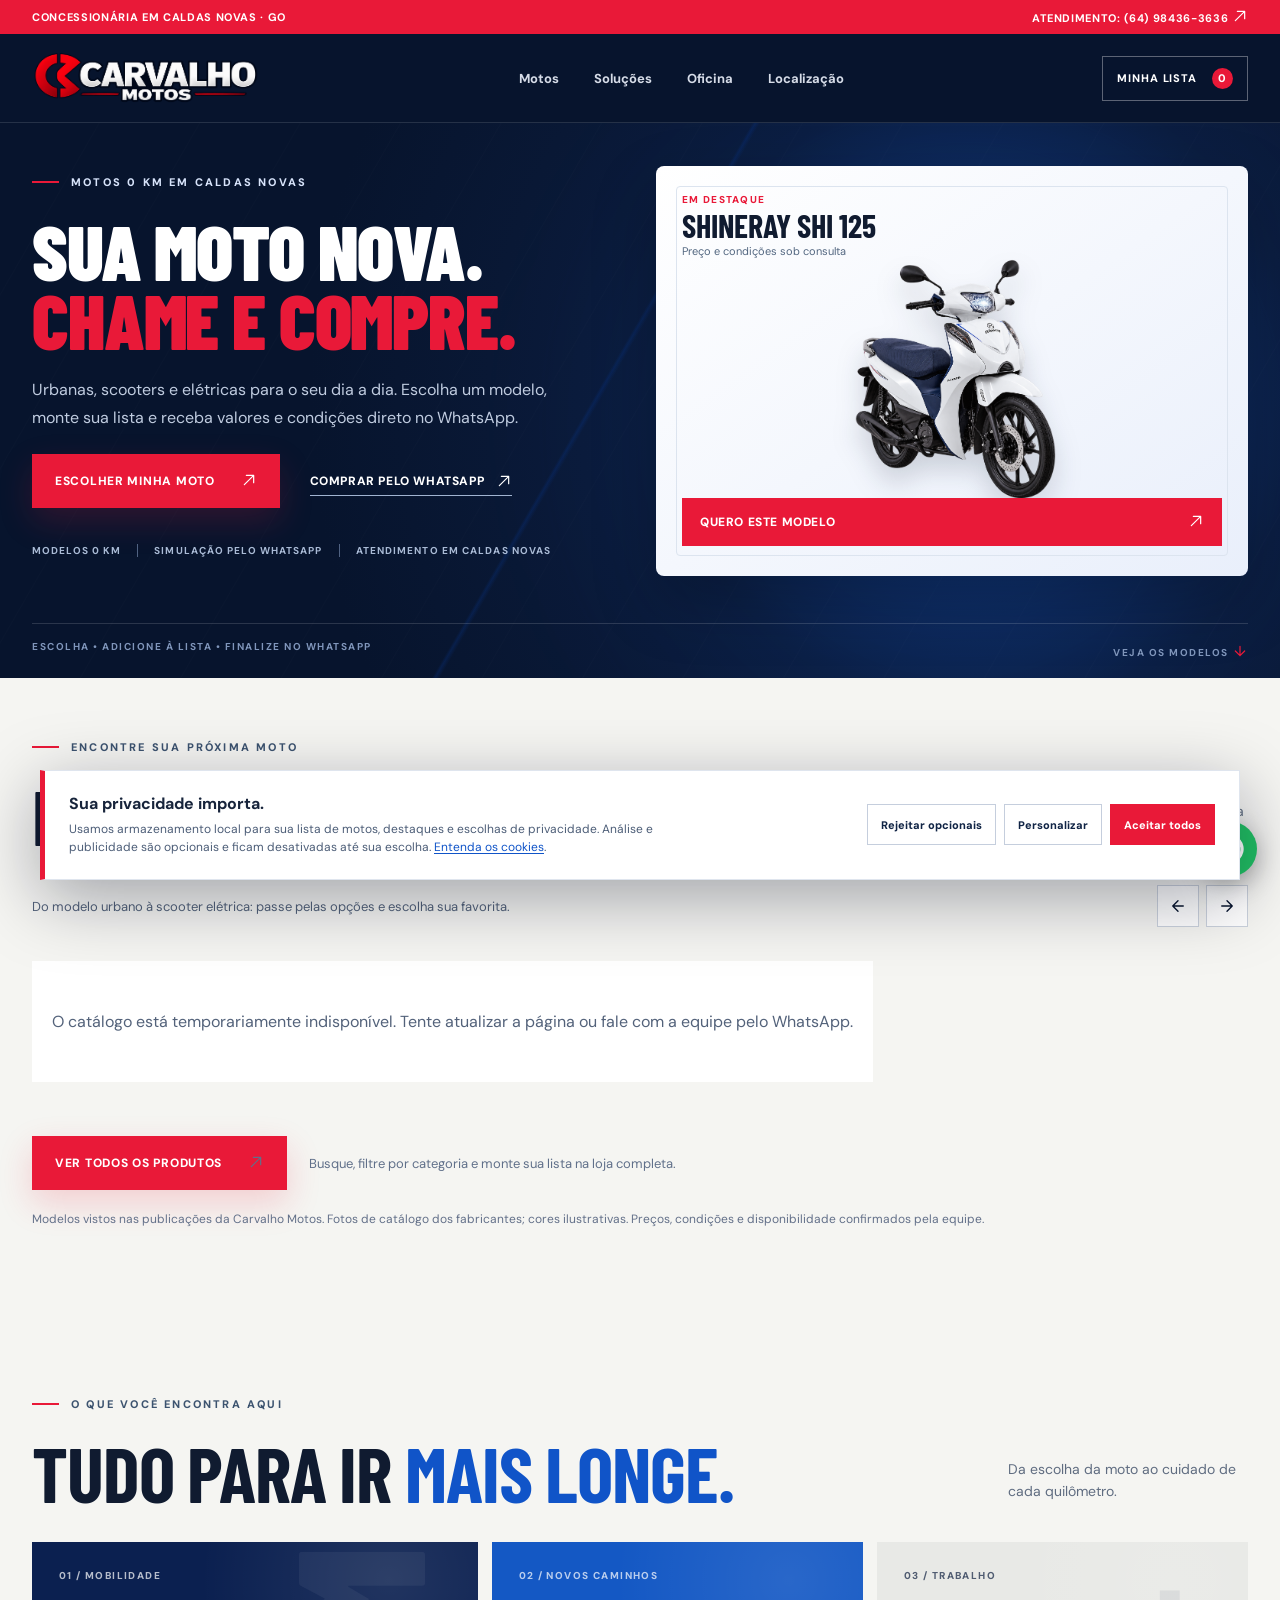
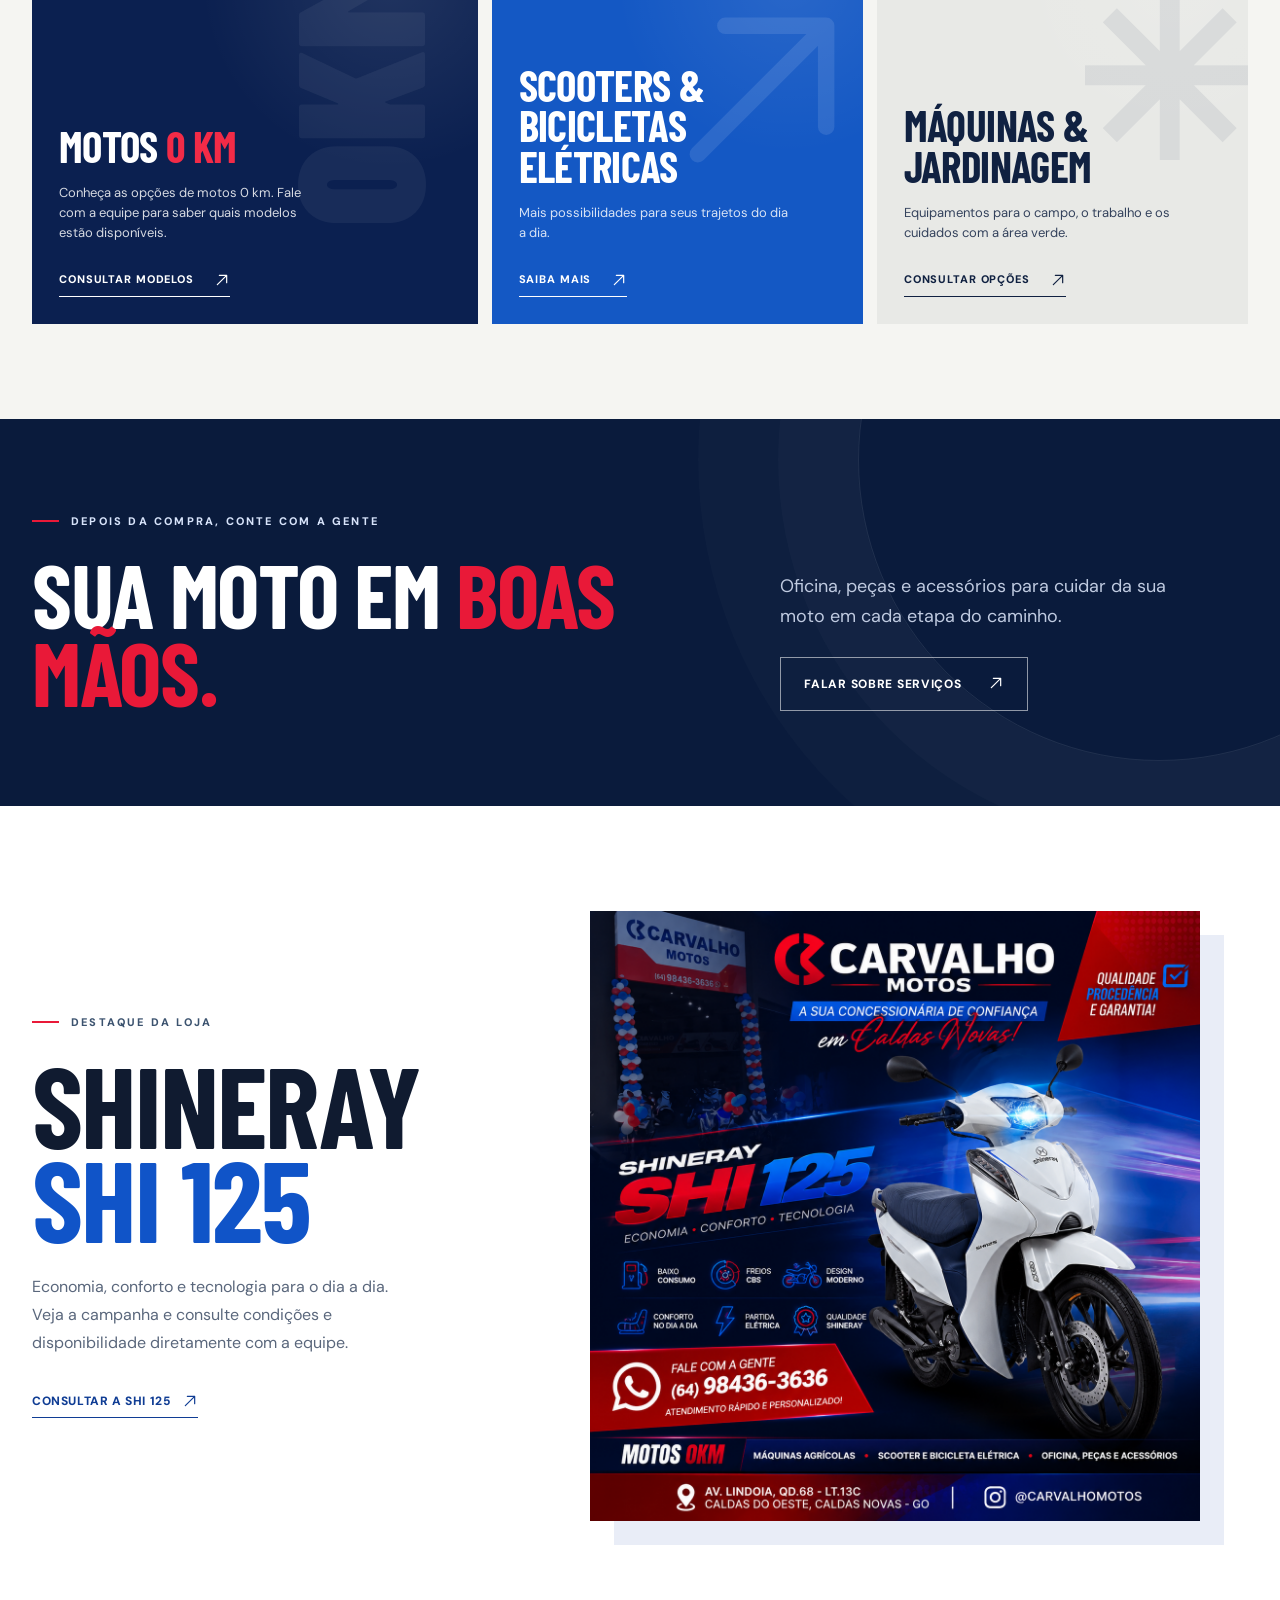
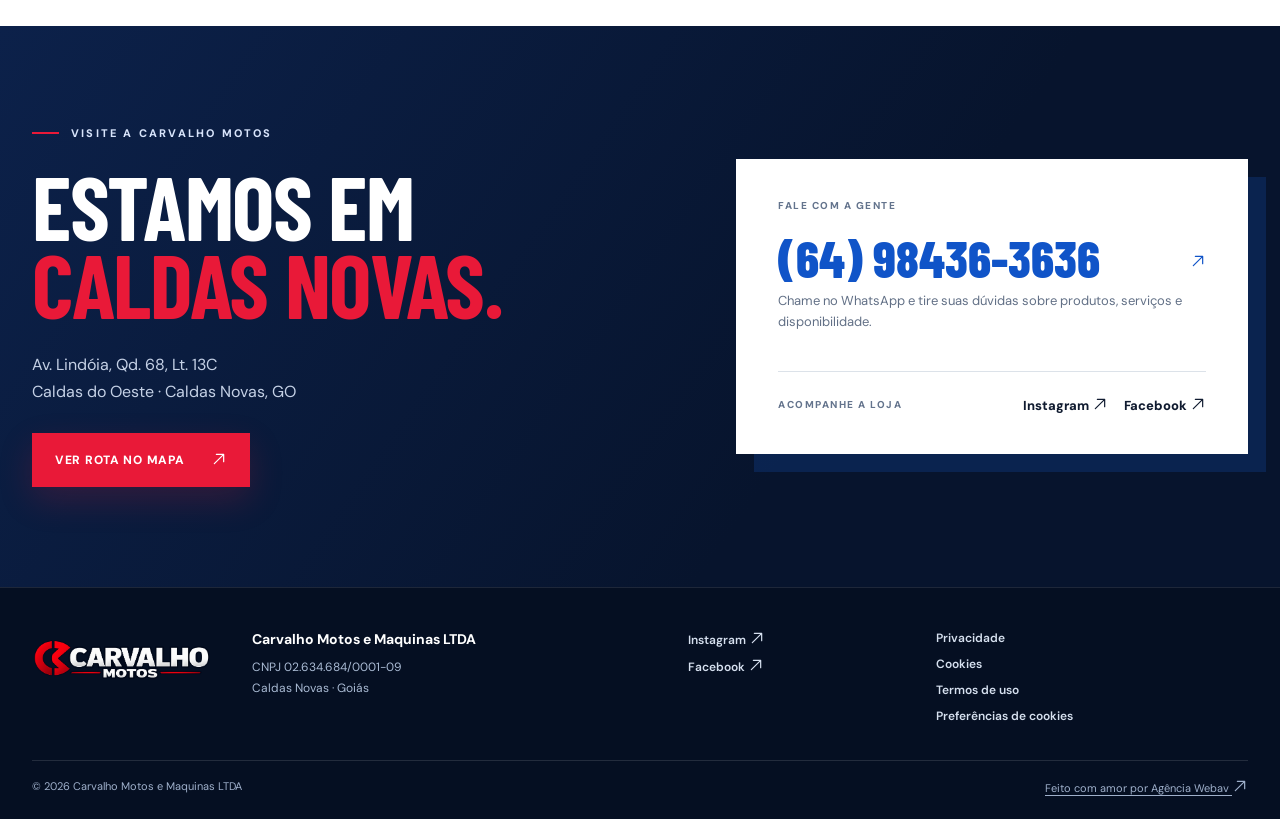
==== commit 25e0f4a7: "Add persistent product catalog and admin dashboard" ====
--- a/index.html
+++ b/index.html
@@ -10,7 +10,7 @@
   <link rel="preconnect" href="https://fonts.googleapis.com">
   <link rel="preconnect" href="https://fonts.gstatic.com" crossorigin>
   <link href="https://fonts.googleapis.com/css2?family=Barlow+Condensed:wght@500;600;700;800;900&family=DM+Sans:wght@400;500;600;700&display=swap" rel="stylesheet">
-  <link rel="stylesheet" href="/styles.css?v=20260925-arrows-1">
+  <link rel="stylesheet" href="/styles.css?v=20260925-admin-1">
   <link rel="stylesheet" href="/compliance.css?v=20260924-legal1">
   <script src="/consent.js?v=20260924-legal2"></script>
 </head>
@@ -78,7 +78,7 @@
   <dialog class="cart-dialog" id="cart-dialog" aria-labelledby="cart-title"><div class="cart-layout"><div class="cart-head"><div><span class="panel-label">CARVALHO MOTOS</span><h2 id="cart-title">Minha lista</h2></div><button type="button" class="dialog-close" data-close="cart-dialog" aria-label="Fechar lista">×</button></div><div id="cart-items" class="cart-items"></div><div class="cart-bottom"><p>O envio da lista inicia uma conversa. A equipe confirmará valores e disponibilidade.</p><button class="button button-red cart-checkout" id="cart-checkout" type="button">Continuar para WhatsApp <svg class="arrow-icon arrow-icon-ne" aria-hidden="true" width="16" height="16" viewBox="0 0 24 24" fill="none" stroke="currentColor" stroke-width="1.8" stroke-linecap="round" stroke-linejoin="round"><path d="M5 19 19 5M8 5h11v11"/></svg></button></div></div></dialog>
   <dialog class="checkout-dialog" id="checkout-dialog" aria-labelledby="checkout-title"><form id="checkout-form" class="checkout-form"><button type="button" class="dialog-close" data-close="checkout-dialog" aria-label="Fechar finalização">×</button><span class="panel-label">ÚLTIMA ETAPA</span><h2 id="checkout-title">Finalizar pelo WhatsApp</h2><p>Informe seus dados para enviar os modelos de interesse à Carvalho Motos.</p><label>Seu nome <input id="customer-name" name="name" required autocomplete="name" maxlength="80"></label><label>Seu WhatsApp <input id="customer-phone" name="phone" required autocomplete="tel" inputmode="tel" maxlength="30"></label><label>Observação <textarea id="customer-note" name="note" rows="3" maxlength="300" placeholder="Cor, modelo ou dúvida (opcional)"></textarea></label><div id="checkout-summary" class="checkout-summary"></div><button class="button button-red" type="submit">Enviar solicitação <svg class="arrow-icon arrow-icon-ne" aria-hidden="true" width="16" height="16" viewBox="0 0 24 24" fill="none" stroke="currentColor" stroke-width="1.8" stroke-linecap="round" stroke-linejoin="round"><path d="M5 19 19 5M8 5h11v11"/></svg></button><small>Você será direcionado ao WhatsApp. Nenhum pagamento é feito neste site.</small></form></dialog>
   <a class="floating-whatsapp" href="https://wa.me/5564984363636?text=Ol%C3%A1%2C%20vim%20pelo%20site%20da%20Carvalho%20Motos." target="_blank" rel="noopener noreferrer" aria-label="Fale com a Carvalho Motos pelo WhatsApp"><svg viewBox="0 0 32 32" aria-hidden="true"><path fill="currentColor" d="M16 .8A15.1 15.1 0 0 0 3 23.5L.9 31l7.7-2A15.2 15.2 0 1 0 16 .8Zm0 27.6c-2.4 0-4.6-.7-6.6-1.9l-.5-.3-4.5 1.2 1.2-4.4-.3-.5A12.3 12.3 0 1 1 16 28.4Zm6.8-9.2c-.4-.2-2.2-1.1-2.6-1.2-.3-.1-.6-.2-.8.2-.2.4-1 1.2-1.2 1.4-.2.2-.4.3-.8.1-.4-.2-1.6-.6-3-1.9-1.1-1-1.9-2.2-2.1-2.6-.2-.4 0-.6.2-.8l.6-.7.4-.6c.1-.2 0-.5 0-.7l-1.2-2.8c-.3-.7-.6-.6-.8-.6h-.7c-.3 0-.7.1-1 .5-.4.4-1.3 1.3-1.3 3.1s1.4 3.5 1.6 3.7c.2.2 2.7 4.1 6.6 5.7 1 .4 1.8.6 2.4.8 1 .3 1.9.2 2.6.1.8-.1 2.2-1 2.5-2 .3-1 .3-1.9.2-2-.1-.2-.4-.3-.8-.5Z"/></svg></a>
-  <script src="/shop.js?v=20260925-arrows-1" defer></script>
+  <script src="/shop.js?v=20260925-admin-1" defer></script>
   <script>document.getElementById('year').textContent = new Date().getFullYear()</script>
 </body>
 </html>
--- a/styles.css
+++ b/styles.css
@@ -52,3 +52,6 @@
 @media(max-width:400px){.catalog .product-card{flex-basis:78%}.store-hero h1{font-size:49px}.store-toolbar h2{font-size:37px}}
 
 .arrow-icon{display:inline-block;vertical-align:-.18em;width:16px;height:16px;flex:none;fill:none;stroke:currentColor;stroke-width:1.8;stroke-linecap:round;stroke-linejoin:round}.card-symbol .arrow-icon{width:220px;height:220px}.carousel-controls .arrow-icon,.pagination .arrow-icon{width:18px;height:18px}
+.detail-image{display:flex;flex-direction:column;justify-content:center;gap:12px}.detail-image>img{height:360px;flex:none}.detail-gallery{display:flex;justify-content:center;gap:8px;flex-wrap:wrap}.detail-gallery[hidden]{display:none}.detail-gallery button{width:62px;height:62px;border:1px solid #ccd5e1;background:#fff;padding:4px;cursor:pointer}.detail-gallery button:hover,.detail-gallery button:focus-visible{border-color:var(--blue)}.detail-gallery img{width:100%;height:100%;object-fit:contain}.product-unavailable{display:flex;align-items:center;justify-content:center;min-height:43px;width:100%;font-size:12px;font-weight:800;color:#6d7685;background:#edf0f4}@media(max-width:760px){.detail-image>img{height:220px}.detail-gallery button{width:48px;height:48px}}
+
+[hidden]{display:none!important}
